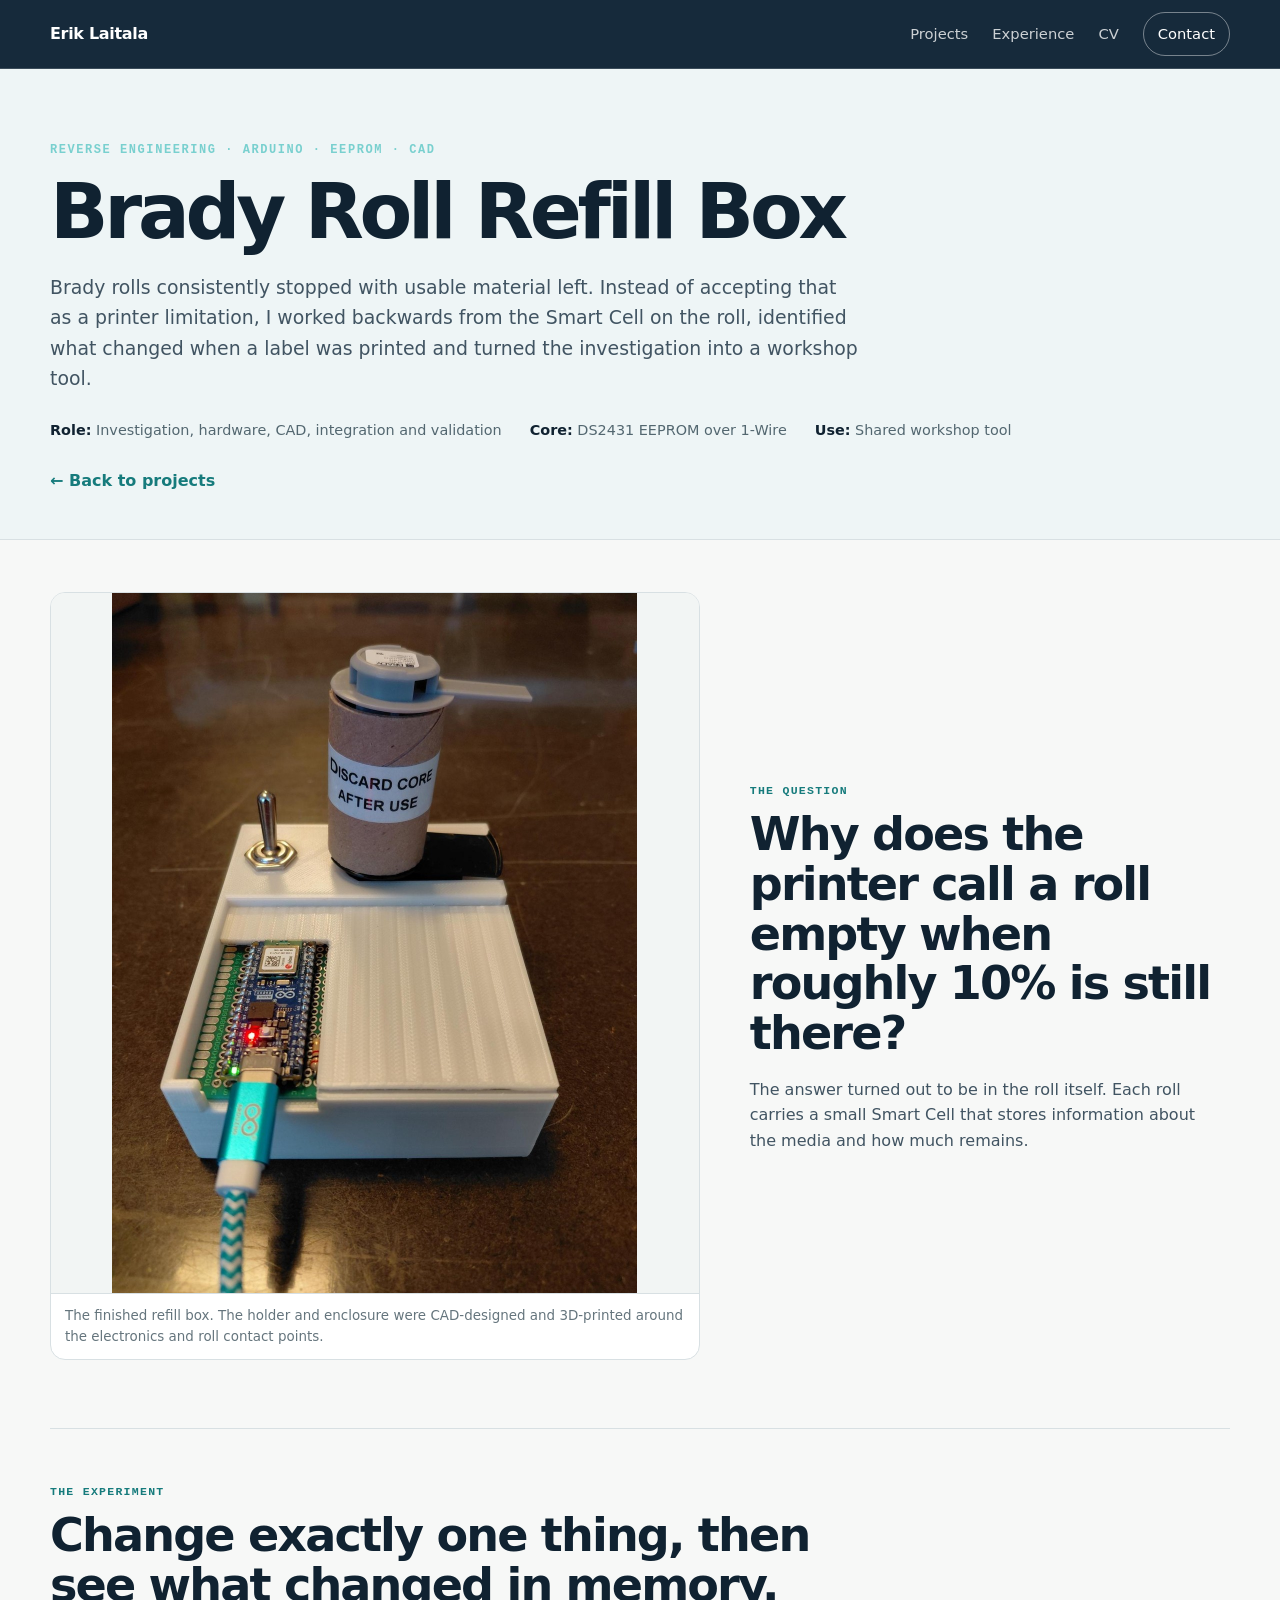
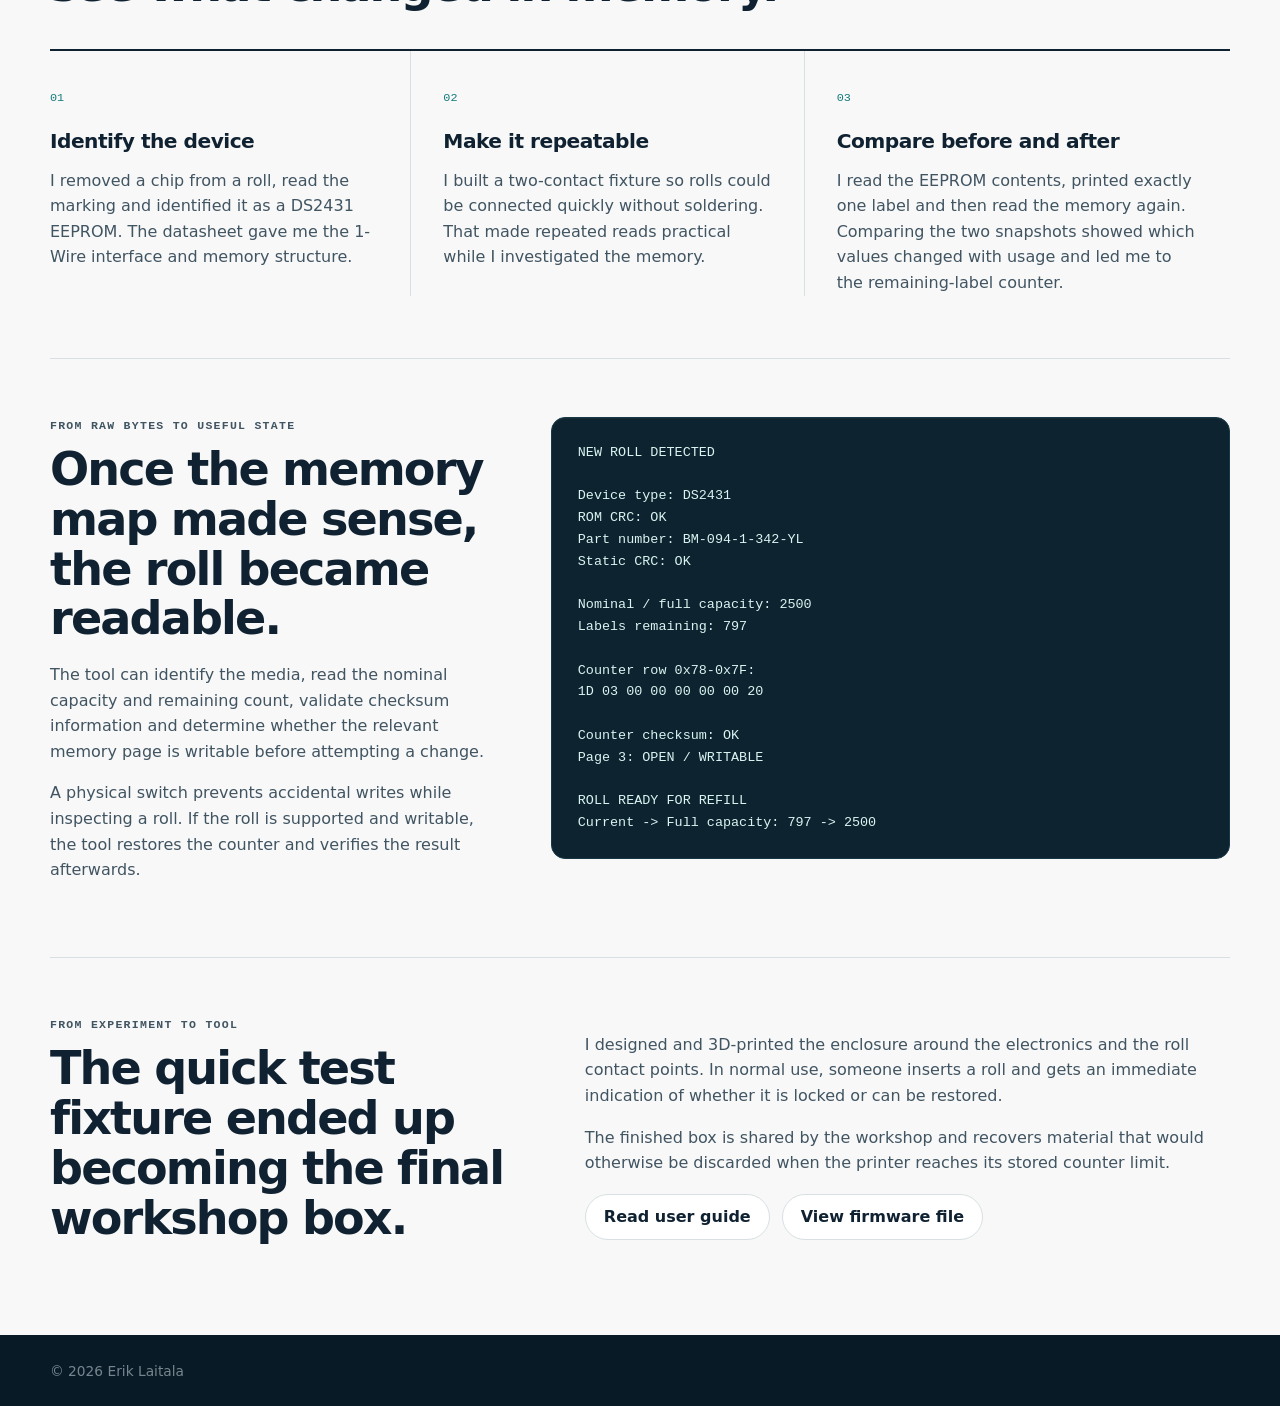
==== projects/brady.html @ 27b55428 "Update portfolio" ====
<!DOCTYPE html>
<html lang="en">
<head>
  <meta charset="UTF-8">
  <meta name="viewport" content="width=device-width, initial-scale=1.0">
  <meta name="description" content="Brady Roll Refill Box - reverse-engineering project by Erik Laitala.">
  <title>Brady Roll Refill Box | Erik Laitala</title>
  <link rel="stylesheet" href="../style.css">
</head>
<body>
<header class="site-header">
  <div class="container nav">
    <a class="brand" href="../index.html">Erik Laitala</a>
    <nav class="nav-links" aria-label="Primary navigation">
      <a href="../index.html#projects">Projects</a>
      <a href="../index.html#experience">Experience</a>
      <a href="../assets/Erik_Laitala_CV.pdf" target="_blank">CV</a>
      <a class="nav-cta" href="../index.html#contact">Contact</a>
    </nav>
  </div>
</header>

<main>
  <section class="case-hero">
    <div class="container">
      <p class="eyebrow">Reverse engineering · Arduino · EEPROM · CAD</p>
      <h1>Brady Roll Refill Box</h1>
      <p class="case-intro">Brady rolls consistently stopped with usable material left. Instead of accepting that as a printer limitation, I worked backwards from the Smart Cell on the roll, identified what changed when a label was printed and turned the investigation into a workshop tool.</p>
      <div class="case-meta">
        <span><strong>Role:</strong> Investigation, hardware, CAD, integration and validation</span>
        <span><strong>Core:</strong> DS2431 EEPROM over 1-Wire</span>
        <span><strong>Use:</strong> Shared workshop tool</span>
      </div>
      <a class="back" href="../index.html#projects">← Back to projects</a>
    </div>
  </section>

  <div class="container case-main brady-case">
    <section class="brady-opening">
      <figure class="case-image brady-main-image">
        <img src="../assets/brady-refill-box.jpg" alt="Brady Roll Refill Box with Arduino and a label roll">
        <figcaption class="caption">The finished refill box. The holder and enclosure were CAD-designed and 3D-printed around the electronics and roll contact points.</figcaption>
      </figure>
      <div class="brady-question">
        <p class="case-kicker">The question</p>
        <h2>Why does the printer call a roll empty when roughly 10% is still there?</h2>
        <p>The answer turned out to be in the roll itself. Each roll carries a small Smart Cell that stores information about the media and how much remains.</p>
      </div>
    </section>

    <section class="experiment-story">
      <div class="experiment-intro">
        <p class="case-kicker">The experiment</p>
        <h2>Change exactly one thing, then see what changed in memory.</h2>
      </div>
      <div class="experiment-line">
        <article>
          <span>01</span>
          <h3>Identify the device</h3>
          <p>I removed a chip from a roll, read the marking and identified it as a DS2431 EEPROM. The datasheet gave me the 1-Wire interface and memory structure.</p>
        </article>
        <article>
          <span>02</span>
          <h3>Make it repeatable</h3>
          <p>I built a two-contact fixture so rolls could be connected quickly without soldering. That made repeated reads practical while I investigated the memory.</p>
        </article>
        <article>
          <span>03</span>
          <h3>Compare before and after</h3>
          <p>I read the EEPROM contents, printed exactly one label and then read the memory again. Comparing the two snapshots showed which values changed with usage and led me to the remaining-label counter.</p>
        </article>
      </div>
    </section>

    <section class="memory-section">
      <div class="memory-copy">
        <p class="case-kicker">From raw bytes to useful state</p>
        <h2>Once the memory map made sense, the roll became readable.</h2>
        <p>The tool can identify the media, read the nominal capacity and remaining count, validate checksum information and determine whether the relevant memory page is writable before attempting a change.</p>
        <p>A physical switch prevents accidental writes while inspecting a roll. If the roll is supported and writable, the tool restores the counter and verifies the result afterwards.</p>
      </div>
      <pre class="terminal-dump"><code>NEW ROLL DETECTED

Device type: DS2431
ROM CRC: OK
Part number: BM-094-1-342-YL
Static CRC: OK

Nominal / full capacity: 2500
Labels remaining: 797

Counter row 0x78-0x7F:
1D 03 00 00 00 00 00 20

Counter checksum: OK
Page 3: OPEN / WRITABLE

ROLL READY FOR REFILL
Current -&gt; Full capacity: 797 -&gt; 2500</code></pre>
    </section>

    <section class="brady-tool">
      <div>
        <p class="case-kicker">From experiment to tool</p>
        <h2>The quick test fixture ended up becoming the final workshop box.</h2>
      </div>
      <div>
        <p>I designed and 3D-printed the enclosure around the electronics and the roll contact points. In normal use, someone inserts a roll and gets an immediate indication of whether it is locked or can be restored.</p>
        <p>The finished box is shared by the workshop and recovers material that would otherwise be discarded when the printer reaches its stored counter limit.</p>
        <div class="case-links">
          <a class="button" href="../assets/How_to_Refill_Brady_Rolls.docx">Read user guide</a>
          <a class="button" href="../assets/Brady_Roll_Refill_Firmware.ino">View firmware file</a>
        </div>
      </div>
    </section>
  </div>
</main>

<footer class="site-footer"><div class="container">© 2026 Erik Laitala</div></footer>
</body>
</html>
---- style.css ----
:root {
  --ink: #102231;
  --ink-soft: #415462;
  --navy: #0d2233;
  --navy-2: #142d40;
  --paper: #f7f8f7;
  --white: #ffffff;
  --line: #d8e0e3;
  --line-dark: rgba(255,255,255,.16);
  --teal: #2b9c9d;
  --teal-dark: #167b7c;
  --teal-soft: #e8f4f3;
  --max: 1180px;
  --radius: 15px;
  --shadow: 0 16px 34px rgba(13,34,51,.08);
}

* {
  box-sizing: border-box;
}

html {
  scroll-behavior: smooth;
}

body {
  margin: 0;
  color: var(--ink);
  background: var(--paper);
  font-family:
    Inter,
    ui-sans-serif,
    system-ui,
    -apple-system,
    BlinkMacSystemFont,
    "Segoe UI",
    sans-serif;
  line-height: 1.6;
  -webkit-font-smoothing: antialiased;
}

img {
  display: block;
  max-width: 100%;
}

a {
  color: inherit;
}

.container {
  width: min(var(--max), calc(100% - 42px));
  margin: 0 auto;
}


/* HEADER */

.site-header {
  position: sticky;
  top: 0;
  z-index: 50;
  background: rgba(13,34,51,.96);
  border-bottom: 1px solid var(--line-dark);
  backdrop-filter: blur(10px);
}

.nav {
  min-height: 68px;
  display: flex;
  align-items: center;
  justify-content: space-between;
  gap: 24px;
}

.brand {
  color: #fff;
  text-decoration: none;
  font-weight: 750;
  letter-spacing: -.02em;
}

.nav-links {
  display: flex;
  align-items: center;
  gap: 24px;
  font-size: .92rem;
}

.nav-links a {
  color: rgba(255,255,255,.78);
  text-decoration: none;
}

.nav-links a:hover {
  color: #fff;
}

.nav-links .nav-cta {
  padding: 9px 14px;
  border: 1px solid rgba(255,255,255,.42);
  border-radius: 999px;
  color: #fff;
}


/* HERO */

.hero {
  color: #fff;
  background:
    radial-gradient(
      circle at 82% 20%,
      rgba(43,156,157,.19),
      transparent 29%
    ),
    linear-gradient(
      135deg,
      var(--navy),
      var(--navy-2)
    );
  padding: 82px 0 74px;
}

.hero-layout {
  display: grid;
  grid-template-columns:
    minmax(0,1.05fr)
    minmax(420px,.95fr);
  gap: 62px;
  align-items: center;
}

.eyebrow {
  margin: 0 0 14px;
  font-family:
    "SFMono-Regular",
    Consolas,
    "Liberation Mono",
    monospace;
  font-size: .75rem;
  font-weight: 700;
  letter-spacing: .13em;
  text-transform: uppercase;
  color: #79d0cf;
}

.hero h1 {
  max-width: 730px;
  margin: 0;
  font-size: clamp(3.25rem, 6.8vw, 6.35rem);
  line-height: .98;
  letter-spacing: -.06em;
}

.hero h1 span {
  color: #67cfcd;
}

.hero-copy {
  max-width: 690px;
  margin: 28px 0 0;
  color: rgba(255,255,255,.84);
  font-size: clamp(1.08rem, 1.8vw, 1.32rem);
  line-height: 1.55;
}

.actions {
  display: flex;
  flex-wrap: wrap;
  gap: 12px;
  margin-top: 30px;
}

.button {
  display: inline-flex;
  align-items: center;
  justify-content: center;
  min-height: 46px;
  padding: 0 18px;
  border: 1px solid var(--line);
  border-radius: 999px;
  background: var(--white);
  color: var(--ink);
  font-weight: 700;
  text-decoration: none;
  transition:
    transform .16s ease,
    border-color .16s ease,
    background .16s ease;
}

.button:hover {
  transform: translateY(-1px);
  border-color: #b5c2c6;
}

.button.primary {
  background: #68d8d3;
  border-color: #68d8d3;
  color: #092831;
}

.button.ghost {
  background: transparent;
  border-color: rgba(255,255,255,.5);
  color: #fff;
}

.button.text {
  padding: 0;
  min-height: auto;
  border: 0;
  background: none;
  border-radius: 0;
  color: var(--teal-dark);
}


/* HERO IMAGES */

.hero-mosaic {
  display: grid;
  grid-template-columns: 1.12fr .88fr;
  grid-template-rows: 1fr 1fr;
  gap: 12px;
  min-height: 430px;
}

.hero-shot {
  overflow: hidden;
  border: 1px solid rgba(255,255,255,.15);
  border-radius: 16px;
  background: #102a3d;
  box-shadow: 0 22px 55px rgba(0,0,0,.24);
}

.hero-shot:first-child {
  grid-row: 1 / 3;
}

.hero-shot img {
  width: 100%;
  height: 100%;
  object-fit: cover;
}

.hero-shot.fluke img {
  object-fit: contain;
  padding: 14px;
  background: #eef1f0;
}


/* SECTIONS */

.section {
  padding: 78px 0;
}

.section + .section {
  border-top: 1px solid var(--line);
}

.section-head {
  display: grid;
  grid-template-columns: .8fr 1.2fr;
  gap: 46px;
  align-items: end;
  margin-bottom: 30px;
}

.section h2 {
  margin: 0;
  font-size: clamp(2.25rem, 4vw, 3.7rem);
  line-height: 1.05;
  letter-spacing: -.045em;
}

.section-lead {
  margin: 0;
  color: var(--ink-soft);
  font-size: 1.06rem;
  max-width: 660px;
}


/* PROJECT CARDS */

.project-grid {
  display: grid;
  grid-template-columns: repeat(2, minmax(0,1fr));
  gap: 24px;
}

.project-card {
  overflow: hidden;
  border: 1px solid var(--line);
  border-radius: var(--radius);
  background: var(--white);
  box-shadow: 0 7px 22px rgba(13,34,51,.045);
  transition:
    transform .18s ease,
    box-shadow .18s ease;
}

.project-card:hover {
  box-shadow: var(--shadow);
  transform: translateY(-2px);
}

.project-media {
  display: block;
  aspect-ratio: 16 / 9;
  overflow: hidden;
  border-bottom: 1px solid var(--line);
  background: #edf1f1;
}

.project-media img {
  width: 100%;
  height: 100%;
  object-fit: cover;
}

.project-media.contain img {
  object-fit: contain;
  padding: 20px;
}

.project-card-body {
  padding: 25px 26px 27px;
}

.project-label {
  margin: 0 0 9px;
  color: var(--teal-dark);
  font-family:
    "SFMono-Regular",
    Consolas,
    "Liberation Mono",
    monospace;
  font-size: .72rem;
  font-weight: 700;
  letter-spacing: .09em;
  text-transform: uppercase;
}

.project-card h3 {
  margin: 0;
  font-size: 1.55rem;
  line-height: 1.13;
  letter-spacing: -.03em;
}

.project-card p {
  color: var(--ink-soft);
}

.outcome {
  margin-top: 18px;
  padding-top: 15px;
  border-top: 1px solid var(--line);
  color: var(--ink) !important;
  font-size: .94rem;
}

.tags {
  display: flex;
  flex-wrap: wrap;
  gap: 7px;
  margin-top: 17px;
}

.tag {
  padding: 5px 9px;
  border-radius: 999px;
  background: #f0f4f4;
  color: #52626a;
  font-size: .73rem;
}

.read-more {
  display: inline-block;
  margin-top: 20px;
  color: var(--teal-dark);
  font-weight: 750;
  text-decoration: none;
}

.read-more:hover {
  text-decoration: underline;
  text-underline-offset: 3px;
}


/* EXPERIENCE */

.experience-section {
  background: #eef5f6;
}

.experience-list {
  border-top: 1px solid #c9d8dc;
}

.experience-row {
  display: grid;
  grid-template-columns: 210px minmax(0,1fr);
  gap: 38px;
  padding: 34px 0;
  border-bottom: 1px solid #c9d8dc;
}

.experience-meta {
  color: #506671;
  font-size: .92rem;
}

.experience-meta strong {
  display: block;
  color: var(--ink);
  font-size: 1rem;
}

.experience-copy h3 {
  margin: 0 0 12px;
  font-size: 1.5rem;
  letter-spacing: -.025em;
}

.experience-copy p {
  max-width: 820px;
  color: #334853;
}

.lab-example {
  max-width: 820px;
  margin-top: 22px;
  padding: 18px 20px;
  border-left: 4px solid var(--teal);
  background: rgba(255,255,255,.68);
}

.lab-example strong {
  display: block;
  margin-bottom: 5px;
}

.confidential {
  color: #647780 !important;
  font-size: .91rem;
  font-style: italic;
}


/* ABOUT */

.about-layout {
  display: grid;
  grid-template-columns: 1.05fr .95fr;
  gap: 68px;
}

.about-panel h3 {
  margin: 0 0 15px;
  font-size: 1.8rem;
  letter-spacing: -.035em;
}

.about-panel p {
  color: var(--ink-soft);
  font-size: 1.05rem;
}

.about-panel + .about-panel {
  padding-left: 54px;
  border-left: 1px solid var(--line);
}

.fix-line {
  margin-top: 24px !important;
  color: var(--ink) !important;
  font-weight: 750;
  font-size: 1.16rem !important;
  line-height: 1.45;
}


/* CONTACT */

.contact-section {
  color: #fff;
  background: var(--navy);
}

.contact-grid {
  display: grid;
  grid-template-columns: 1.15fr .85fr;
  gap: 70px;
  align-items: start;
}

.contact-section h2 {
  color: #fff;
}

.contact-section p {
  max-width: 650px;
  color: rgba(255,255,255,.74);
}

.contact-list {
  display: grid;
  gap: 10px;
  margin-top: 26px;
}

.contact-list a,
.contact-list span {
  color: #fff;
  text-decoration: none;
}

.contact-list small {
  display: inline-block;
  width: 74px;
  color: rgba(255,255,255,.52);
  text-transform: uppercase;
  font-size: .68rem;
  letter-spacing: .09em;
}

.contact-actions {
  display: flex;
  flex-wrap: wrap;
  gap: 12px;
  margin-top: 26px;
}

.contact-note {
  padding-top: 5px;
}

.contact-note strong {
  display: block;
  margin-bottom: 8px;
  color: #fff;
  font-size: 1.1rem;
}


/* FOOTER */

.site-footer {
  padding: 25px 0;
  color: #76868e;
  font-size: .86rem;
  background: #091a27;
}


/* PROJECT CASE STUDIES */

.case-hero {
  padding: 72px 0 45px;
  background: #eef5f6;
  border-bottom: 1px solid var(--line);
}

.case-hero h1 {
  margin: 0;
  max-width: 900px;
  font-size: clamp(3rem, 6vw, 5.5rem);
  line-height: .99;
  letter-spacing: -.055em;
}

.case-intro {
  max-width: 810px;
  margin: 22px 0 0;
  color: var(--ink-soft);
  font-size: 1.18rem;
}

.case-meta {
  display: flex;
  flex-wrap: wrap;
  gap: 12px 28px;
  margin-top: 26px;
  color: #536770;
  font-size: .9rem;
}

.case-meta strong {
  color: var(--ink);
}

.case-main {
  padding: 52px 0 80px;
}

.case-image {
  overflow: hidden;
  margin: 0 0 42px;
  border: 1px solid var(--line);
  border-radius: var(--radius);
  background: #fff;
}

.case-image img {
  width: 100%;
  max-height: 720px;
  object-fit: cover;
}

.case-image.contain img {
  object-fit: contain;
  padding: 22px;
  background: #f0f3f2;
}

.caption {
  margin: 0;
  padding: 11px 14px;
  border-top: 1px solid var(--line);
  color: #65757d;
  font-size: .84rem;
}

.case-image.report-image {
  margin-top: 8px;
}

.case-image.report-image img {
  display: block;
  width: 100%;
  height: auto;
  max-height: none;
  object-fit: contain;
}

.case-grid {
  display: grid;
  grid-template-columns: 210px minmax(0,1fr);
  gap: 50px;
  padding: 37px 0;
  border-top: 1px solid var(--line);
}

.case-grid h2 {
  margin: 0;
  font-size: 1.18rem;
  letter-spacing: -.02em;
}

.case-copy {
  max-width: 800px;
}

.case-copy p:first-child {
  margin-top: 0;
}

.case-copy p,
.case-copy li {
  color: #364b55;
}

.case-copy li {
  margin-bottom: 8px;
}

.case-callout {
  padding: 22px 24px;
  border-radius: 13px;
  background: var(--navy);
  color: #fff;
}

.case-callout p {
  color: rgba(255,255,255,.77);
}

.case-callout strong {
  display: block;
  margin-bottom: 7px;
  font-size: 1.24rem;
}

.case-links {
  display: flex;
  flex-wrap: wrap;
  gap: 12px;
  margin-top: 18px;
}

.gallery {
  display: grid;
  grid-template-columns: repeat(2,minmax(0,1fr));
  gap: 16px;
}

.back {
  display: inline-block;
  margin-top: 26px;
  color: var(--teal-dark);
  font-weight: 750;
  text-decoration: none;
}

.back:hover {
  text-decoration: underline;
}


/* RESPONSIVE BASE */

@media (max-width: 980px) {

  .hero-layout {
    grid-template-columns: 1fr;
  }

  .hero-mosaic {
    min-height: 380px;
    max-width: 760px;
  }

  .section-head {
    grid-template-columns: 1fr;
    gap: 14px;
  }

  .about-layout,
  .contact-grid {
    grid-template-columns: 1fr;
    gap: 38px;
  }

  .about-panel + .about-panel {
    padding-left: 0;
    padding-top: 34px;
    border-left: 0;
    border-top: 1px solid var(--line);
  }
}


@media (max-width: 760px) {

  .container {
    width: min(var(--max), calc(100% - 28px));
  }

  .nav-links a:not(.nav-cta):nth-child(-n+3) {
    display: none;
  }

  .hero {
    padding: 58px 0 55px;
  }

  .hero-mosaic {
    grid-template-columns: 1fr 1fr;
    min-height: 290px;
  }

  .project-grid,
  .gallery {
    grid-template-columns: 1fr;
  }

  .experience-row,
  .case-grid {
    grid-template-columns: 1fr;
    gap: 13px;
  }

  .experience-meta {
    display: flex;
    justify-content: space-between;
    gap: 12px;
  }
}


@media (max-width: 520px) {

  .nav-links .nav-cta {
    display: none;
  }

  .hero h1 {
    font-size: 3.1rem;
  }

  .hero-mosaic {
    display: none;
  }

  .section {
    padding: 60px 0;
  }

  .project-card-body {
    padding: 21px;
  }

  .contact-list small {
    display: block;
    width: auto;
    margin-bottom: 2px;
  }
}


/* V5 REFINEMENTS */

.section-head {
  display: block;
  max-width: 780px;
  margin-bottom: 32px;
}

.section-lead {
  margin-top: 13px;
  max-width: 720px;
}

.hero-mosaic {
  grid-template-columns: 1fr 1fr;
  grid-template-rows: 1.12fr .88fr;
  min-height: 430px;
}

.hero-shot:first-child {
  grid-row: auto;
}

.hero-shot.boat {
  grid-column: 1 / 3;
}

.hero-shot.boat img {
  object-position: center 46%;
}


/* PROBLEM FLOW */

.problem-flow {
  display: grid;
  grid-template-columns: repeat(3, minmax(0, 1fr));
  gap: 16px;
  margin: 0 0 46px;
}

.problem-step {
  min-height: 220px;
  padding: 24px;
  border: 1px solid var(--line);
  border-radius: 14px;
  background: var(--white);
}

.problem-step:nth-child(4),
.problem-step:nth-child(5) {
  grid-column: span 1;
}

.step-number {
  display: block;
  margin-bottom: 24px;
  font-family:
    "SFMono-Regular",
    Consolas,
    "Liberation Mono",
    monospace;
  font-size: .72rem;
  letter-spacing: .1em;
  color: var(--teal-dark);
}

.problem-step h3 {
  margin: 0 0 10px;
  font-size: 1.24rem;
  letter-spacing: -.025em;
}

.problem-step p {
  margin: 0;
  color: var(--ink-soft);
  font-size: .94rem;
}

.wide-copy {
  max-width: 840px;
}


/* DOCKING */

.docking-main-image img {
  max-height: 640px;
  object-position: center;
}

.simulator-image img {
  max-height: 560px;
  object-fit: cover;
  object-position: center;
}


/* DRONE */

.drone-visual {
  max-width: 820px;
  margin-left: auto;
  margin-right: auto;
}

.drone-visual img {
  max-height: 500px;
  object-fit: contain;
  background: #dff3f3;
}


@media (max-width: 980px) {

  .problem-flow {
    grid-template-columns: repeat(2, minmax(0, 1fr));
  }
}


@media (max-width: 760px) {

  .problem-flow {
    grid-template-columns: 1fr;
  }

  .problem-step {
    min-height: auto;
  }
}


/* V6 PROJECT STORYTELLING */

.terminal-dump {
  margin: 24px 0 0;
  padding: 24px 26px;
  overflow-x: auto;
  border: 1px solid #183846;
  border-radius: 14px;
  background: #0d2430;
  color: #d9f4f1;
  box-shadow: inset 0 1px 0 rgba(255,255,255,.04);
}

.terminal-dump code {
  font-family:
    "SFMono-Regular",
    Consolas,
    "Liberation Mono",
    monospace;
  font-size: .84rem;
  line-height: 1.62;
  white-space: pre;
}

.brady-main-image img {
  max-height: 700px;
  object-fit: contain;
  background: #f2f5f4;
}

.fluke-flow .problem-step:nth-child(1),
.fluke-flow .problem-step:nth-child(2),
.brady-flow .problem-step:nth-child(1),
.brady-flow .problem-step:nth-child(2),
.hololens-flow .problem-step:nth-child(1),
.hololens-flow .problem-step:nth-child(2) {
  background: #fafdfe;
}


/* V7 DISTINCT PROJECT LAYOUTS */

.case-kicker {
  margin: 0 0 10px;
  font-family:
    "SFMono-Regular",
    Consolas,
    "Liberation Mono",
    monospace;
  font-size: .72rem;
  font-weight: 700;
  letter-spacing: .11em;
  text-transform: uppercase;
  color: var(--teal-dark);
}


/* FLUKE WORKFLOW */

.fluke-screen {
  margin-bottom: 58px;
}

.workflow-section {
  padding: 14px 0 58px;
}

.workflow-heading {
  max-width: 760px;
  margin-bottom: 28px;
}

.workflow-heading h2,
.engineering-stack-head h2,
.iteration-band h2,
.brady-question h2,
.experiment-intro h2,
.memory-copy h2,
.brady-tool h2,
.spatial-copy h2,
.control-modes-heading h2,
.signal-path-copy h2,
.source-section h2,
.demo-ending h2 {
  margin: 0;
  font-size: clamp(2rem, 3.6vw, 3.2rem);
  line-height: 1.08;
  letter-spacing: -.04em;
}

.workflow-heading > p:last-child,
.brady-question > p:last-child,
.memory-copy > p,
.spatial-copy > p,
.signal-path-copy > p,
.source-copy p,
.demo-ending > p:last-child {
  color: var(--ink-soft);
}

.workflow-compare {
  display: grid;
  grid-template-columns: 1fr auto 1fr;
  gap: 22px;
  align-items: stretch;
}

.workflow-column {
  padding: 26px 28px;
  border: 1px solid var(--line);
  background: var(--white);
}

.old-workflow {
  border-radius: 14px 4px 4px 14px;
}

.new-workflow {
  border-radius: 4px 14px 14px 4px;
  background: #edf8f7;
  border-color: #bddddb;
}

.workflow-label {
  display: inline-block;
  margin-bottom: 14px;
  color: var(--teal-dark);
  font-size: .76rem;
  font-weight: 800;
  text-transform: uppercase;
  letter-spacing: .1em;
}

.workflow-column ol {
  margin: 0;
  padding-left: 20px;
}

.workflow-column li {
  margin: 9px 0;
  color: #344a55;
}

.workflow-arrow {
  align-self: center;
  color: var(--teal-dark);
  font-size: 1.8rem;
  font-weight: 700;
}


/* ENGINEERING STACK */

.engineering-stack {
  margin-top: 10px;
  border-top: 1px solid var(--line);
}

.engineering-stack-head {
  max-width: 760px;
  padding: 54px 0 28px;
}

.engineering-row {
  display: grid;
  grid-template-columns: 220px minmax(0, 1fr);
  gap: 42px;
  padding: 26px 0;
  border-top: 1px solid var(--line);
}

.engineering-title {
  font-weight: 800;
  letter-spacing: -.015em;
}

.engineering-copy {
  max-width: 800px;
}

.engineering-copy p {
  margin: 0;
  color: var(--ink-soft);
}


/* ITERATION BAND */

.iteration-band {
  display: grid;
  grid-template-columns: .85fr 1.15fr;
  gap: 58px;
  margin: 58px 0 0;
  padding: 42px 44px;
  border-radius: 16px;
  background: var(--navy);
  color: #fff;
}

.iteration-band .case-kicker {
  color: #72d6d2;
}

.iteration-band h2 {
  color: #fff;
}

.iteration-copy p {
  margin-top: 0;
  color: rgba(255,255,255,.78);
}

.iteration-copy p + p {
  margin-top: 18px;
}


/* RESULT STRIP */

.result-strip {
  display: grid;
  grid-template-columns: 280px minmax(0,1fr);
  gap: 42px;
  align-items: center;
  padding: 48px 0 8px;
  border-top: 1px solid var(--line);
  margin-top: 58px;
}

.result-number {
  display: block;
  font-size: clamp(2.4rem, 5vw, 4.3rem);
  font-weight: 820;
  line-height: .95;
  letter-spacing: -.055em;
  color: var(--ink);
}

.result-label {
  display: block;
  margin-top: 8px;
  color: var(--teal-dark);
  font-weight: 700;
}

.result-strip p {
  margin: 0;
  max-width: 700px;
  color: var(--ink-soft);
  font-size: 1.05rem;
}


/* BRADY */

.brady-opening {
  display: grid;
  grid-template-columns: 1.15fr .85fr;
  gap: 50px;
  align-items: center;
  margin-bottom: 68px;
}

.brady-opening .case-image {
  margin: 0;
}

.brady-question {
  padding-right: 14px;
}

.brady-question h2 {
  margin-bottom: 18px;
}

.experiment-story {
  padding: 54px 0 62px;
  border-top: 1px solid var(--line);
}

.experiment-intro {
  max-width: 800px;
  margin-bottom: 38px;
}

.experiment-line {
  display: grid;
  grid-template-columns: repeat(3, minmax(0, 1fr));
  border-top: 2px solid var(--ink);
}

.experiment-line article {
  position: relative;
  padding: 32px 32px 0 0;
}

.experiment-line article:not(:last-child) {
  border-right: 1px solid var(--line);
  margin-right: 32px;
}

.experiment-line span {
  display: inline-block;
  margin-bottom: 18px;
  color: var(--teal-dark);
  font-family:
    "SFMono-Regular",
    Consolas,
    monospace;
  font-size: .74rem;
}

.experiment-line h3 {
  margin: 0 0 10px;
  font-size: 1.26rem;
  letter-spacing: -.025em;
}

.experiment-line p {
  margin: 0;
  color: var(--ink-soft);
}


/* MEMORY */

.memory-section {
  display: grid;
  grid-template-columns: .8fr 1.2fr;
  gap: 48px;
  align-items: start;
  padding: 58px 0;
  border-top: 1px solid var(--line);
}

.memory-copy h2 {
  margin-bottom: 18px;
}

.memory-section .terminal-dump {
  margin: 0;
}

.brady-tool {
  display: grid;
  grid-template-columns: .85fr 1.15fr;
  gap: 58px;
  padding: 58px 0 12px;
  border-top: 1px solid var(--line);
}

.brady-tool p {
  color: var(--ink-soft);
}


/* HOLOLENS */

.hololens-case {
  padding-top: 64px;
}

.spatial-section {
  padding: 0 0 62px;
}

.spatial-copy {
  max-width: 840px;
}

.spatial-copy h2 {
  margin-bottom: 18px;
}

.spatial-map {
  display: grid;
  grid-template-columns:
    1fr
    auto
    1fr
    auto
    1fr;
  gap: 16px;
  align-items: center;
  margin-top: 38px;
  padding: 34px;
  border: 1px solid var(--line);
  border-radius: 16px;
  background: var(--white);
}

.spatial-node {
  min-height: 150px;
  padding: 24px;
  border-radius: 12px;
  background: #f3f6f5;
  display: flex;
  flex-direction: column;
  justify-content: center;
}

.focus-node {
  background: #e8f4f3;
}

.spatial-label {
  margin-bottom: 7px;
  color: var(--teal-dark);
  font-size: .74rem;
  font-weight: 800;
  text-transform: uppercase;
  letter-spacing: .09em;
}

.spatial-node strong {
  font-size: 1.18rem;
  letter-spacing: -.02em;
}

.spatial-node small {
  margin-top: 8px;
  color: #61727a;
}

.spatial-connector {
  color: var(--teal-dark);
  font-size: 1.5rem;
  font-weight: 800;
}


/* CONTROL MODES */

.control-modes-section {
  padding: 58px 0;
  border-top: 1px solid var(--line);
}

.control-modes-heading {
  max-width: 800px;
  margin-bottom: 34px;
}

.control-modes {
  display: grid;
  grid-template-columns: 1fr 1fr;
  gap: 20px;
}

.control-mode {
  padding: 32px 34px;
  border-radius: 16px;
  background: var(--navy);
  color: #fff;
}

.control-mode:nth-child(2) {
  background: #17384a;
}

.mode-number {
  display: block;
  margin-bottom: 52px;
  color: #77d6d2;
  font-family:
    "SFMono-Regular",
    Consolas,
    monospace;
  font-size: .74rem;
}

.control-mode h3 {
  margin: 0 0 12px;
  font-size: 1.55rem;
  letter-spacing: -.035em;
}

.control-mode p {
  margin: 0;
  color: rgba(255,255,255,.78);
}


/* SIGNAL PATH */

.signal-path-section {
  display: grid;
  grid-template-columns: .85fr 1.15fr;
  gap: 58px;
  align-items: center;
  padding: 58px 0;
  border-top: 1px solid var(--line);
}

.signal-path-copy h2 {
  margin-bottom: 16px;
}

.signal-path {
  display: flex;
  align-items: center;
  justify-content: space-between;
  gap: 10px;
  flex-wrap: wrap;
  padding: 28px 30px;
  border-radius: 14px;
  background: #edf5f5;
  border: 1px solid #cddede;
}

.signal-path span {
  font-weight: 760;
}

.signal-path b {
  color: var(--teal-dark);
}


/* SOURCE */

.source-section {
  display: grid;
  grid-template-columns: .8fr 1.2fr;
  gap: 58px;
  padding: 58px 0;
  border-top: 1px solid var(--line);
}

.source-copy {
  max-width: 760px;
}


/* DEMO END */

.demo-ending {
  margin-top: 12px;
  padding: 46px 50px;
  border-radius: 16px;
  background: var(--navy);
  color: #fff;
}

.demo-ending .case-kicker {
  color: #75d6d2;
}

.demo-ending h2 {
  max-width: 850px;
  color: #fff;
}

.demo-ending > p:last-child {
  max-width: 850px;
  margin: 18px 0 0;
  color: rgba(255,255,255,.78);
}


/* DISTINCT LAYOUT RESPONSIVE */

@media (max-width: 900px) {

  .workflow-compare {
    grid-template-columns: 1fr;
  }

  .workflow-arrow {
    transform: rotate(90deg);
    justify-self: center;
  }

  .old-workflow,
  .new-workflow {
    border-radius: 14px;
  }

  .engineering-row,
  .result-strip,
  .brady-opening,
  .memory-section,
  .brady-tool,
  .signal-path-section,
  .source-section,
  .iteration-band {
    grid-template-columns: 1fr;
    gap: 24px;
  }

  .experiment-line {
    grid-template-columns: 1fr;
    border-top: 0;
  }

  .experiment-line article {
    padding: 24px 0;
    border-top: 1px solid var(--line);
  }

  .experiment-line article:not(:last-child) {
    border-right: 0;
    margin-right: 0;
  }

  .spatial-map {
    grid-template-columns: 1fr;
  }

  .spatial-connector {
    transform: rotate(90deg);
    justify-self: center;
  }

  .control-modes {
    grid-template-columns: 1fr;
  }

  .mode-number {
    margin-bottom: 28px;
  }
}


@media (max-width: 560px) {

  .workflow-column,
  .control-mode,
  .demo-ending,
  .spatial-map,
  .iteration-band {
    padding: 24px;
  }

  .engineering-row {
    grid-template-columns: 1fr;
    gap: 8px;
  }

  .signal-path {
    justify-content: flex-start;
  }
}


/* PROJECT CARD SIGNAL */

.project-media-text {
  display: flex;
  align-items: center;
  justify-content: center;
  padding: 30px;
  background: var(--navy);
  color: #fff;
  text-decoration: none;
}

.project-signal {
  display: flex;
  flex-wrap: wrap;
  align-items: center;
  justify-content: center;
  gap: 12px;
  max-width: 440px;
  text-align: center;
  font-size: 1.08rem;
  font-weight: 720;
}

.project-signal span {
  padding: 10px 13px;
  border: 1px solid rgba(255,255,255,.18);
  border-radius: 8px;
}

.project-signal b {
  color: #74d7d3;
}

/* FLUKE OPERATOR INTERFACE */

.fluke-interface-layout {
  display: grid;
  grid-template-columns: minmax(390px, 470px) minmax(0, 1fr);
  grid-template-areas:
    "app copy"
    "app report";
  column-gap: 48px;
  row-gap: 26px;
  align-items: start;
  margin: 18px 0 72px;
}


/* LEFT COLUMN */

.fluke-app-shot {
  grid-area: app;
  margin: 0;
}

.fluke-app-shot img {
  display: block;
  width: 100%;
  height: auto;
  border: 1px solid var(--line);
  border-radius: 14px;
  background: #fff;
}

.fluke-app-shot figcaption {
  max-width: 440px;
  margin-top: 12px;
  font-size: .84rem;
  line-height: 1.5;
  color: var(--ink-soft);
}


/* TOP RIGHT */

.fluke-interface-copy {
  grid-area: copy;
  max-width: 660px;
  padding-top: 0px;
}



.fluke-interface-copy h2 {
  margin: 0 0 20px;
  font-size: clamp(2rem, 3.4vw, 3rem);
  line-height: 1.08;
  letter-spacing: -.04em;
}

.fluke-interface-copy p:not(.eyebrow) {
  color: var(--ink-soft);
}

.fluke-interface-copy p:last-child {
  margin-bottom: 0;
}


/* BOTTOM RIGHT */

.fluke-report-shot {
  grid-area: report;
  width: 100%;
  max-width: 700px;
  margin: 0;
}

.fluke-report-shot img {
  display: block;
  width: 100%;
  height: auto;
  border: 1px solid var(--line);
  border-radius: 14px;
  background: #fff;
}

.fluke-report-shot figcaption {
  margin-top: 12px;
  font-size: .84rem;
  line-height: 1.5;
  color: var(--ink-soft);
}


/* MOBILE */

@media (max-width: 800px) {

  .fluke-interface-layout {
    grid-template-columns: 1fr;
    grid-template-areas:
      "copy"
      "app"
      "report";
    gap: 30px;
  }

  .fluke-app-shot {
    max-width: 480px;
    margin-inline: auto;
  }

  .fluke-report-shot {
    max-width: none;
  }
}

.fluke-card-media {
  aspect-ratio: 16 / 9;
  overflow: hidden;
  background: #eef2f2;
}

.fluke-card-media img {
  width: 100%;
  height: 100%;
  object-fit: cover;
  object-position: top center;
}
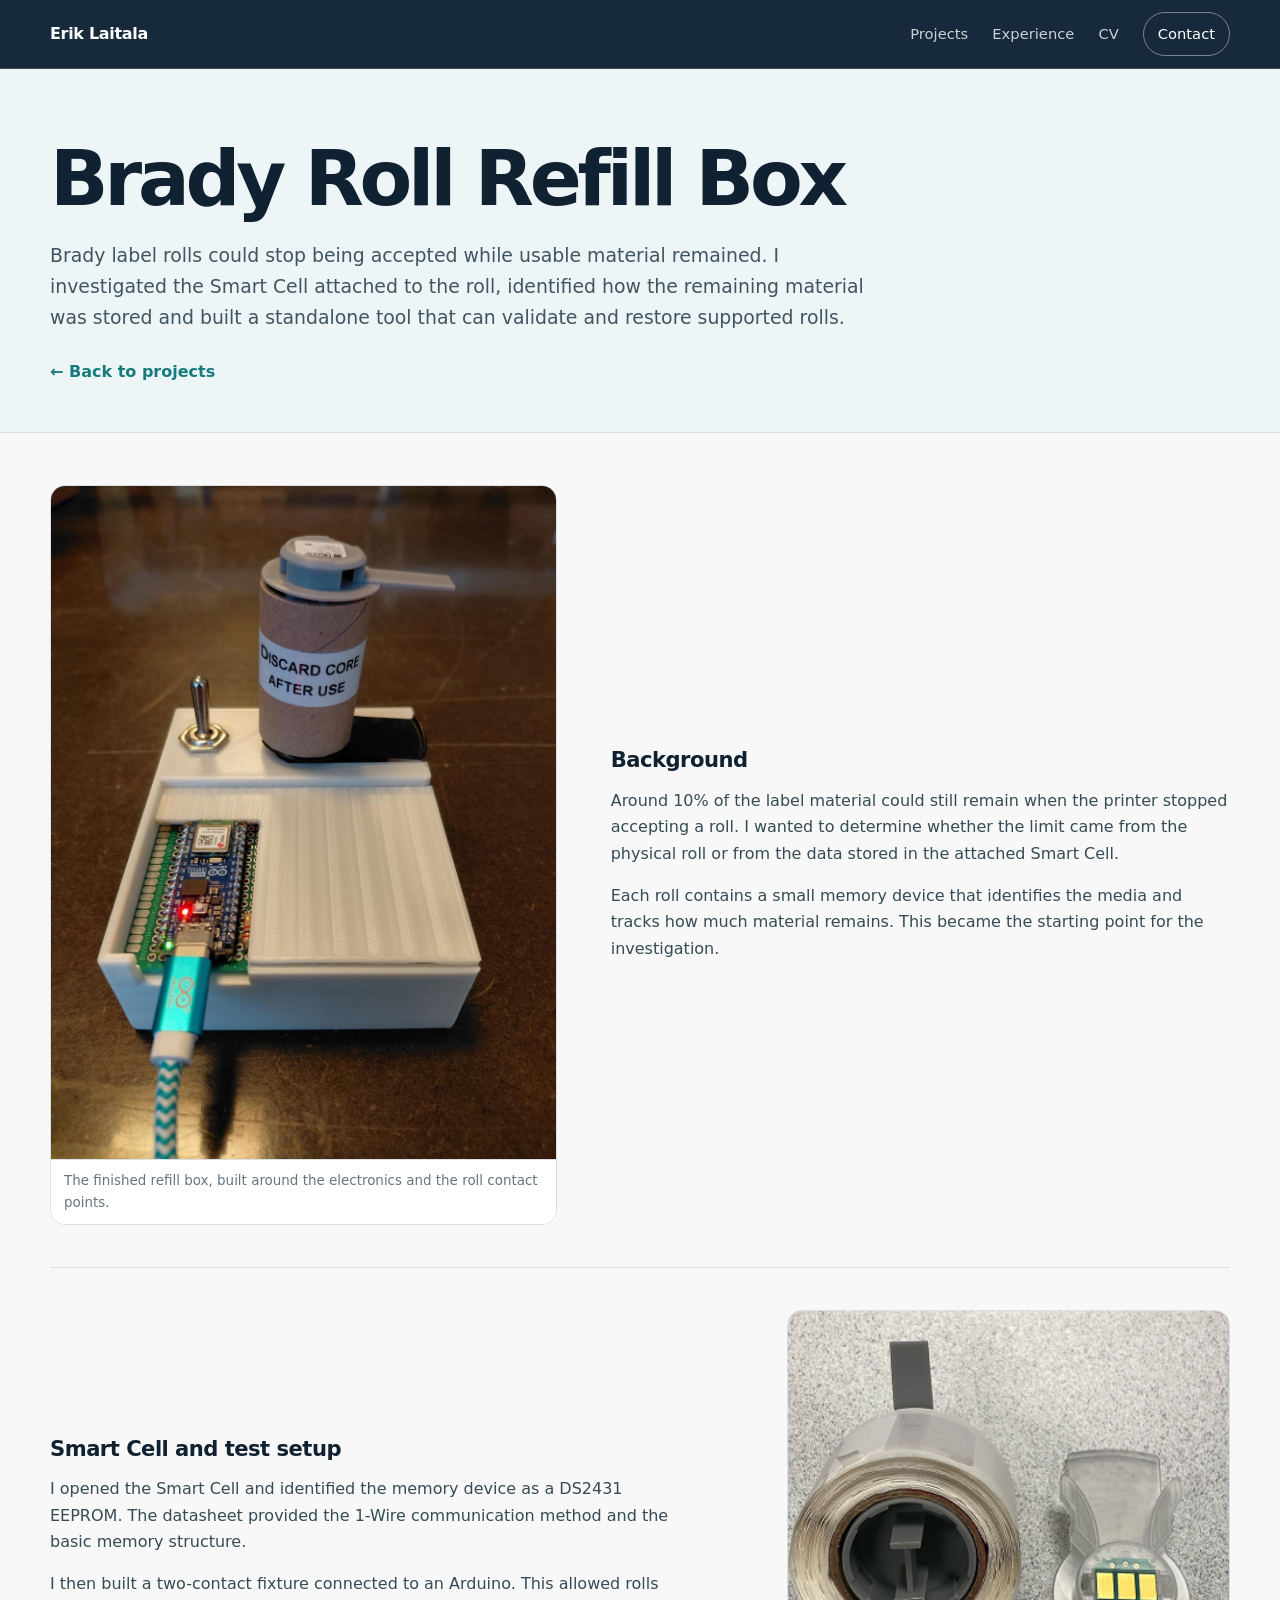
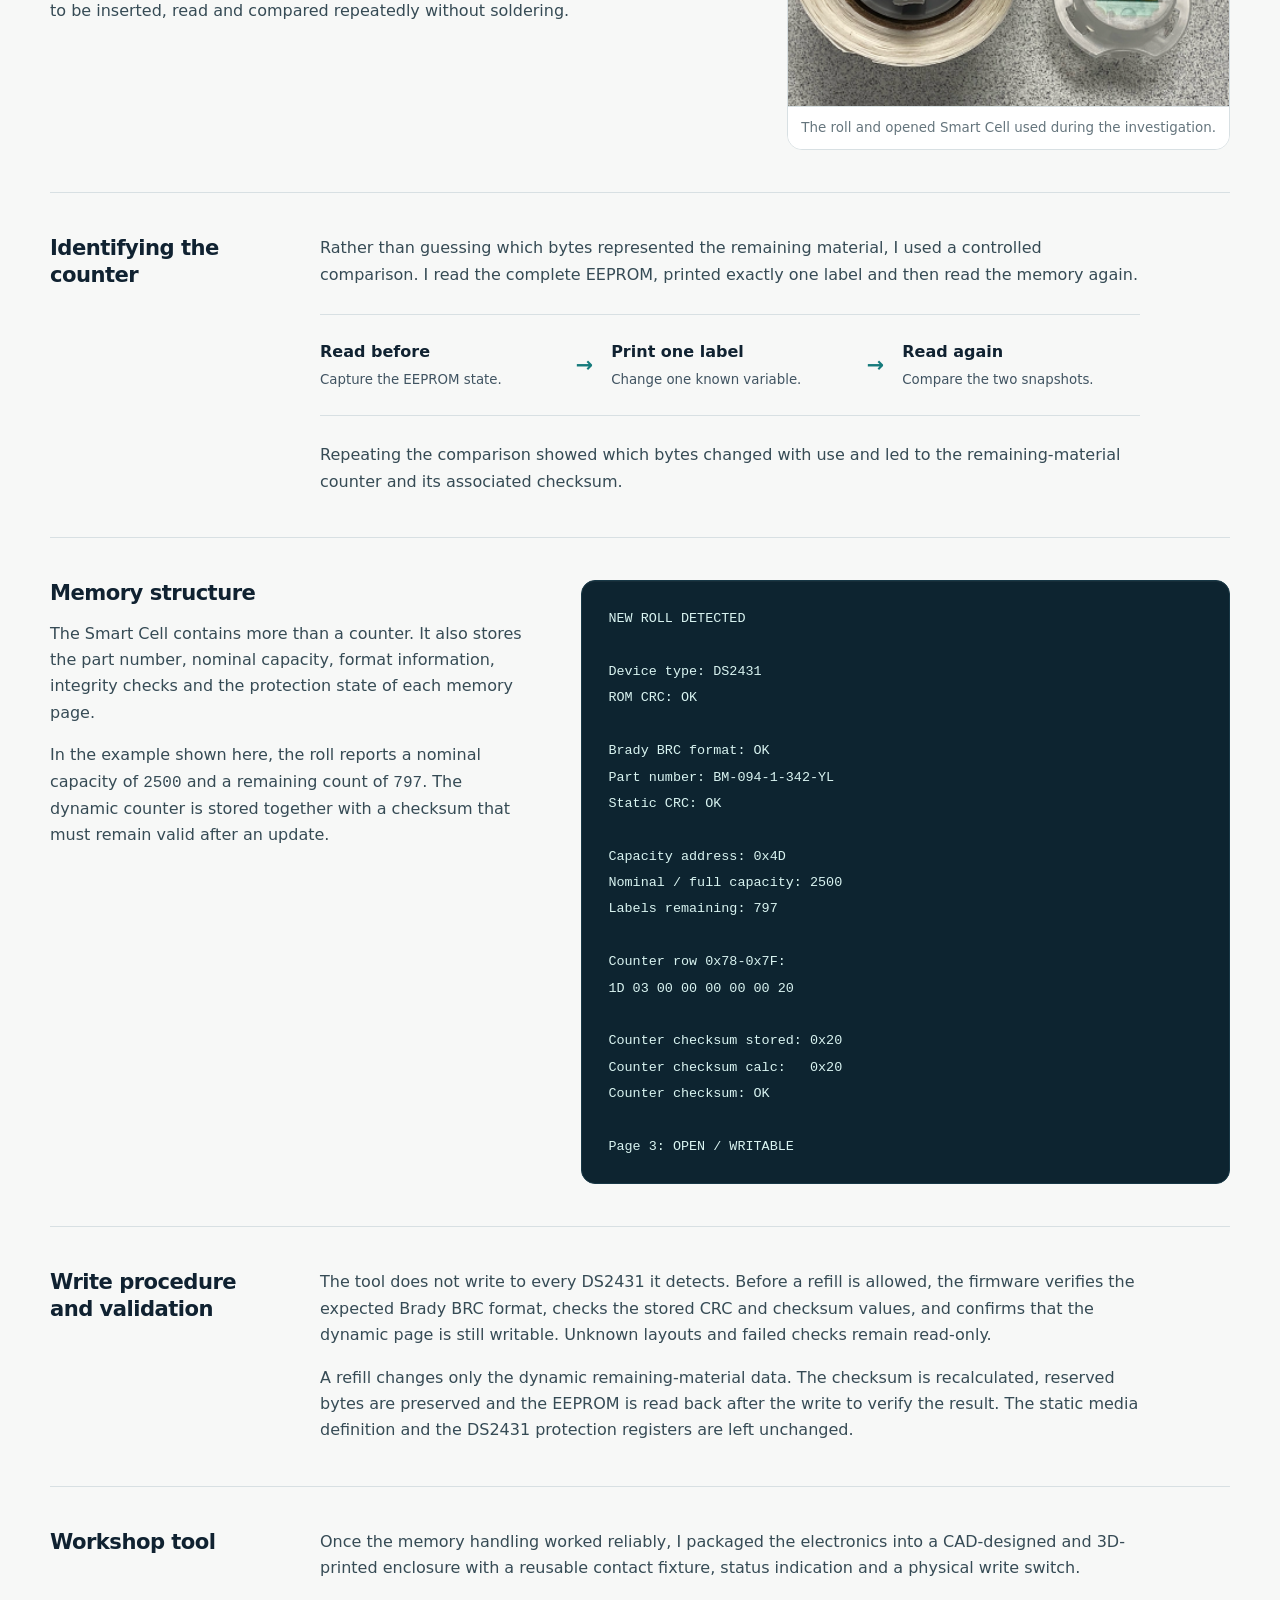
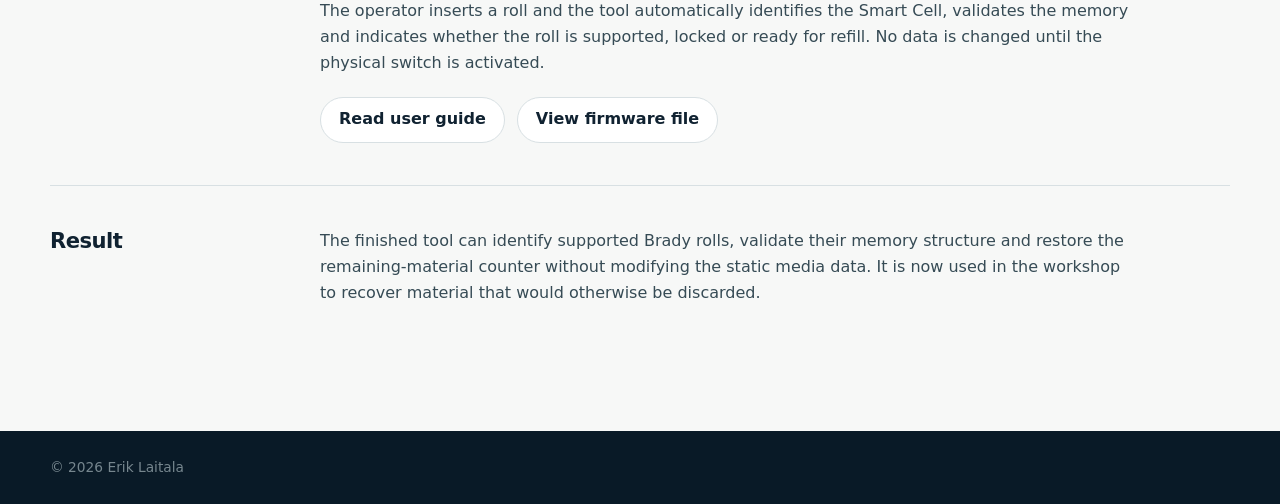
==== commit f8d20830: "Update portfolio content and profile hover image" ====
--- a/projects/brady.html
+++ b/projects/brady.html
@@ -23,99 +23,111 @@
 <main>
   <section class="case-hero">
     <div class="container">
-      <p class="eyebrow">Reverse engineering · Arduino · EEPROM · CAD</p>
       <h1>Brady Roll Refill Box</h1>
-      <p class="case-intro">Brady rolls consistently stopped with usable material left. Instead of accepting that as a printer limitation, I worked backwards from the Smart Cell on the roll, identified what changed when a label was printed and turned the investigation into a workshop tool.</p>
-      <div class="case-meta">
-        <span><strong>Role:</strong> Investigation, hardware, CAD, integration and validation</span>
-        <span><strong>Core:</strong> DS2431 EEPROM over 1-Wire</span>
-        <span><strong>Use:</strong> Shared workshop tool</span>
-      </div>
-      <a class="back" href="../index.html#projects">← Back to projects</a>
+      <p class="case-intro">Brady label rolls could stop being accepted while usable material remained. I investigated the Smart Cell attached to the roll, identified how the remaining material was stored and built a standalone tool that can validate and restore supported rolls.</p>
+      <a class="back" href="../index.html#projects">&larr; Back to projects</a>
     </div>
   </section>
 
-  <div class="container case-main brady-case">
-    <section class="brady-opening">
+  <div class="container case-main">
+    <section class="case-split">
       <figure class="case-image brady-main-image">
         <img src="../assets/brady-refill-box.jpg" alt="Brady Roll Refill Box with Arduino and a label roll">
-        <figcaption class="caption">The finished refill box. The holder and enclosure were CAD-designed and 3D-printed around the electronics and roll contact points.</figcaption>
+        <figcaption>The finished refill box, built around the electronics and the roll contact points.</figcaption>
       </figure>
-      <div class="brady-question">
-        <p class="case-kicker">The question</p>
-        <h2>Why does the printer call a roll empty when roughly 10% is still there?</h2>
-        <p>The answer turned out to be in the roll itself. Each roll carries a small Smart Cell that stores information about the media and how much remains.</p>
+      <div class="case-split-copy">
+        <h2>Background</h2>
+        <p>Around 10% of the label material could still remain when the printer stopped accepting a roll. I wanted to determine whether the limit came from the physical roll or from the data stored in the attached Smart Cell.</p>
+        <p>Each roll contains a small memory device that identifies the media and tracks how much material remains. This became the starting point for the investigation.</p>
       </div>
     </section>
 
-    <section class="experiment-story">
-      <div class="experiment-intro">
-        <p class="case-kicker">The experiment</p>
-        <h2>Change exactly one thing, then see what changed in memory.</h2>
+    <section class="case-split reverse">
+      <div class="case-split-copy">
+        <h2>Smart Cell and test setup</h2>
+        <p>I opened the Smart Cell and identified the memory device as a DS2431 EEPROM. The datasheet provided the 1-Wire communication method and the basic memory structure.</p>
+        <p>I then built a two-contact fixture connected to an Arduino. This allowed rolls to be inserted, read and compared repeatedly without soldering.</p>
       </div>
-      <div class="experiment-line">
-        <article>
-          <span>01</span>
-          <h3>Identify the device</h3>
-          <p>I removed a chip from a roll, read the marking and identified it as a DS2431 EEPROM. The datasheet gave me the 1-Wire interface and memory structure.</p>
-        </article>
-        <article>
-          <span>02</span>
-          <h3>Make it repeatable</h3>
-          <p>I built a two-contact fixture so rolls could be connected quickly without soldering. That made repeated reads practical while I investigated the memory.</p>
-        </article>
-        <article>
-          <span>03</span>
-          <h3>Compare before and after</h3>
-          <p>I read the EEPROM contents, printed exactly one label and then read the memory again. Comparing the two snapshots showed which values changed with usage and led me to the remaining-label counter.</p>
-        </article>
+      <figure class="case-image chip-image">
+        <img src="../assets/brady-chip.png" alt="Brady label roll and opened Smart Cell showing the electrical contacts">
+        <figcaption>The roll and opened Smart Cell used during the investigation.</figcaption>
+      </figure>
+    </section>
+
+    <section class="case-section">
+      <h2>Identifying the counter</h2>
+      <div class="case-copy">
+        <p>Rather than guessing which bytes represented the remaining material, I used a controlled comparison. I read the complete EEPROM, printed exactly one label and then read the memory again.</p>
+        <div class="process-line" aria-label="EEPROM comparison process">
+          <span><strong>Read before</strong><small>Capture the EEPROM state.</small></span>
+          <b>&rarr;</b>
+          <span><strong>Print one label</strong><small>Change one known variable.</small></span>
+          <b>&rarr;</b>
+          <span><strong>Read again</strong><small>Compare the two snapshots.</small></span>
+        </div>
+        <p>Repeating the comparison showed which bytes changed with use and led to the remaining-material counter and its associated checksum.</p>
       </div>
     </section>
 
-    <section class="memory-section">
-      <div class="memory-copy">
-        <p class="case-kicker">From raw bytes to useful state</p>
-        <h2>Once the memory map made sense, the roll became readable.</h2>
-        <p>The tool can identify the media, read the nominal capacity and remaining count, validate checksum information and determine whether the relevant memory page is writable before attempting a change.</p>
-        <p>A physical switch prevents accidental writes while inspecting a roll. If the roll is supported and writable, the tool restores the counter and verifies the result afterwards.</p>
+    <section class="memory-layout">
+      <div class="case-copy">
+        <h2>Memory structure</h2>
+        <p>The Smart Cell contains more than a counter. It also stores the part number, nominal capacity, format information, integrity checks and the protection state of each memory page.</p>
+        <p>In the example shown here, the roll reports a nominal capacity of <code>2500</code> and a remaining count of <code>797</code>. The dynamic counter is stored together with a checksum that must remain valid after an update.</p>
       </div>
+
       <pre class="terminal-dump"><code>NEW ROLL DETECTED
 
 Device type: DS2431
 ROM CRC: OK
+
+Brady BRC format: OK
 Part number: BM-094-1-342-YL
 Static CRC: OK
 
+Capacity address: 0x4D
 Nominal / full capacity: 2500
 Labels remaining: 797
 
 Counter row 0x78-0x7F:
 1D 03 00 00 00 00 00 20
 
+Counter checksum stored: 0x20
+Counter checksum calc:   0x20
 Counter checksum: OK
-Page 3: OPEN / WRITABLE
 
-ROLL READY FOR REFILL
-Current -&gt; Full capacity: 797 -&gt; 2500</code></pre>
+Page 3: OPEN / WRITABLE</code></pre>
     </section>
 
-    <section class="brady-tool">
-      <div>
-        <p class="case-kicker">From experiment to tool</p>
-        <h2>The quick test fixture ended up becoming the final workshop box.</h2>
+    <section class="case-section">
+      <h2>Write procedure and validation</h2>
+      <div class="case-copy">
+        <p>The tool does not write to every DS2431 it detects. Before a refill is allowed, the firmware verifies the expected Brady BRC format, checks the stored CRC and checksum values, and confirms that the dynamic page is still writable. Unknown layouts and failed checks remain read-only.</p>
+        <p>A refill changes only the dynamic remaining-material data. The checksum is recalculated, reserved bytes are preserved and the EEPROM is read back after the write to verify the result. The static media definition and the DS2431 protection registers are left unchanged.</p>
       </div>
-      <div>
-        <p>I designed and 3D-printed the enclosure around the electronics and the roll contact points. In normal use, someone inserts a roll and gets an immediate indication of whether it is locked or can be restored.</p>
-        <p>The finished box is shared by the workshop and recovers material that would otherwise be discarded when the printer reaches its stored counter limit.</p>
+    </section>
+
+    <section class="case-section">
+      <h2>Workshop tool</h2>
+      <div class="case-copy">
+        <p>Once the memory handling worked reliably, I packaged the electronics into a CAD-designed and 3D-printed enclosure with a reusable contact fixture, status indication and a physical write switch.</p>
+        <p>The operator inserts a roll and the tool automatically identifies the Smart Cell, validates the memory and indicates whether the roll is supported, locked or ready for refill. No data is changed until the physical switch is activated.</p>
         <div class="case-links">
           <a class="button" href="../assets/How_to_Refill_Brady_Rolls.docx">Read user guide</a>
           <a class="button" href="../assets/Brady_Roll_Refill_Firmware.ino">View firmware file</a>
         </div>
       </div>
     </section>
+
+    <section class="case-section">
+      <h2>Result</h2>
+      <div class="case-copy">
+        <p>The finished tool can identify supported Brady rolls, validate their memory structure and restore the remaining-material counter without modifying the static media data. It is now used in the workshop to recover material that would otherwise be discarded.</p>
+      </div>
+    </section>
   </div>
 </main>
 
-<footer class="site-footer"><div class="container">© 2026 Erik Laitala</div></footer>
+<footer class="site-footer"><div class="container">&copy; 2026 Erik Laitala</div></footer>
 </body>
 </html>
--- a/style.css
+++ b/style.css
@@ -6,13 +6,13 @@
   --paper: #f7f8f7;
   --white: #ffffff;
   --line: #d8e0e3;
-  --line-dark: rgba(255,255,255,.16);
+  --line-dark: rgba(255, 255, 255, 0.16);
   --teal: #2b9c9d;
   --teal-dark: #167b7c;
   --teal-soft: #e8f4f3;
   --max: 1180px;
   --radius: 15px;
-  --shadow: 0 16px 34px rgba(13,34,51,.08);
+  --shadow: 0 16px 34px rgba(13, 34, 51, 0.08);
 }
 
 * {
@@ -27,15 +27,8 @@
   margin: 0;
   color: var(--ink);
   background: var(--paper);
-  font-family:
-    Inter,
-    ui-sans-serif,
-    system-ui,
-    -apple-system,
-    BlinkMacSystemFont,
-    "Segoe UI",
-    sans-serif;
-  line-height: 1.6;
+  font-family: Inter, ui-sans-serif, system-ui, -apple-system, BlinkMacSystemFont, "Segoe UI", sans-serif;
+  line-height: 1.65;
   -webkit-font-smoothing: antialiased;
 }
 
@@ -44,8 +37,21 @@
   max-width: 100%;
 }
 
+figure,
+h1,
+h2,
+h3,
+p {
+  margin-top: 0;
+}
+
 a {
   color: inherit;
+}
+
+code,
+pre {
+  font-family: "SFMono-Regular", Consolas, "Liberation Mono", monospace;
 }
 
 .container {
@@ -53,14 +59,13 @@
   margin: 0 auto;
 }
 
-
-/* HEADER */
+/* Header */
 
 .site-header {
   position: sticky;
   top: 0;
   z-index: 50;
-  background: rgba(13,34,51,.96);
+  background: rgba(13, 34, 51, 0.96);
   border-bottom: 1px solid var(--line-dark);
   backdrop-filter: blur(10px);
 }
@@ -77,18 +82,18 @@
   color: #fff;
   text-decoration: none;
   font-weight: 750;
-  letter-spacing: -.02em;
+  letter-spacing: -0.02em;
 }
 
 .nav-links {
   display: flex;
   align-items: center;
   gap: 24px;
-  font-size: .92rem;
+  font-size: 0.92rem;
 }
 
 .nav-links a {
-  color: rgba(255,255,255,.78);
+  color: rgba(255, 255, 255, 0.78);
   text-decoration: none;
 }
 
@@ -98,79 +103,12 @@
 
 .nav-links .nav-cta {
   padding: 9px 14px;
-  border: 1px solid rgba(255,255,255,.42);
+  border: 1px solid rgba(255, 255, 255, 0.42);
   border-radius: 999px;
   color: #fff;
 }
 
-
-/* HERO */
-
-.hero {
-  color: #fff;
-  background:
-    radial-gradient(
-      circle at 82% 20%,
-      rgba(43,156,157,.19),
-      transparent 29%
-    ),
-    linear-gradient(
-      135deg,
-      var(--navy),
-      var(--navy-2)
-    );
-  padding: 82px 0 74px;
-}
-
-.hero-layout {
-  display: grid;
-  grid-template-columns:
-    minmax(0,1.05fr)
-    minmax(420px,.95fr);
-  gap: 62px;
-  align-items: center;
-}
-
-.eyebrow {
-  margin: 0 0 14px;
-  font-family:
-    "SFMono-Regular",
-    Consolas,
-    "Liberation Mono",
-    monospace;
-  font-size: .75rem;
-  font-weight: 700;
-  letter-spacing: .13em;
-  text-transform: uppercase;
-  color: #79d0cf;
-}
-
-.hero h1 {
-  max-width: 730px;
-  margin: 0;
-  font-size: clamp(3.25rem, 6.8vw, 6.35rem);
-  line-height: .98;
-  letter-spacing: -.06em;
-}
-
-.hero h1 span {
-  color: #67cfcd;
-}
-
-.hero-copy {
-  max-width: 690px;
-  margin: 28px 0 0;
-  color: rgba(255,255,255,.84);
-  font-size: clamp(1.08rem, 1.8vw, 1.32rem);
-  line-height: 1.55;
-}
-
-.actions {
-  display: flex;
-  flex-wrap: wrap;
-  gap: 12px;
-  margin-top: 30px;
-}
+/* Shared controls */
 
 .button {
   display: inline-flex;
@@ -184,10 +122,7 @@
   color: var(--ink);
   font-weight: 700;
   text-decoration: none;
-  transition:
-    transform .16s ease,
-    border-color .16s ease,
-    background .16s ease;
+  transition: transform 0.16s ease, border-color 0.16s ease, background 0.16s ease;
 }
 
 .button:hover {
@@ -203,56 +138,112 @@
 
 .button.ghost {
   background: transparent;
-  border-color: rgba(255,255,255,.5);
+  border-color: rgba(255, 255, 255, 0.5);
   color: #fff;
 }
 
-.button.text {
-  padding: 0;
-  min-height: auto;
-  border: 0;
-  background: none;
-  border-radius: 0;
-  color: var(--teal-dark);
-}
-
-
-/* HERO IMAGES */
-
-.hero-mosaic {
-  display: grid;
-  grid-template-columns: 1.12fr .88fr;
-  grid-template-rows: 1fr 1fr;
+.actions,
+.contact-actions,
+.case-links {
+  display: flex;
+  flex-wrap: wrap;
   gap: 12px;
-  min-height: 430px;
-}
-
-.hero-shot {
+}
+
+/* Home hero */
+
+.hero {
+  color: #fff;
+  background:
+    radial-gradient(circle at 82% 20%, rgba(43, 156, 157, 0.19), transparent 29%),
+    linear-gradient(135deg, var(--navy), var(--navy-2));
+  padding: 82px 0 74px;
+}
+
+.hero-layout {
+  display: grid;
+  grid-template-columns: minmax(0, 1.18fr) minmax(330px, 0.82fr);
+  gap: 62px;
+  align-items: center;
+}
+
+.hero-content {
+  min-width: 0;
+}
+
+.hero h1 {
+  max-width: 790px;
+  margin-bottom: 0;
+  font-size: clamp(2.8rem, 5.15vw, 5.25rem);
+  line-height: 1.01;
+  letter-spacing: -0.055em;
+}
+
+.hero-copy {
+  max-width: 720px;
+  margin: 28px 0 0;
+  color: rgba(255, 255, 255, 0.84);
+  font-size: clamp(1.08rem, 1.8vw, 1.28rem);
+  line-height: 1.55;
+}
+
+.hero .actions {
+  margin-top: 30px;
+}
+
+.hero-portrait {
+  position: relative;
+  width: min(100%, 430px);
+  margin: 0;
+  justify-self: end;
   overflow: hidden;
-  border: 1px solid rgba(255,255,255,.15);
-  border-radius: 16px;
-  background: #102a3d;
-  box-shadow: 0 22px 55px rgba(0,0,0,.24);
-}
-
-.hero-shot:first-child {
-  grid-row: 1 / 3;
-}
-
-.hero-shot img {
+  border: 1px solid rgba(255, 255, 255, 0.16);
+  border-radius: 18px;
+  background: #172d3e;
+  box-shadow: 0 24px 60px rgba(0, 0, 0, 0.24);
+  aspect-ratio: 3 / 4;
+}
+
+.hero-portrait img {
+  position: absolute;
+  inset: 0;
   width: 100%;
   height: 100%;
   object-fit: cover;
-}
-
-.hero-shot.fluke img {
-  object-fit: contain;
-  padding: 14px;
-  background: #eef1f0;
-}
-
-
-/* SECTIONS */
+  transition:
+    opacity 520ms ease,
+    transform 760ms cubic-bezier(0.22, 1, 0.36, 1);
+}
+
+.hero-portrait .portrait-primary {
+  object-position: 55% 30%;
+  opacity: 1;
+  transform: scale(1);
+}
+
+.hero-portrait .portrait-hover {
+  object-position: center center;
+  opacity: 0;
+  transform: scale(1.035);
+}
+
+.hero-portrait:hover .portrait-primary {
+  opacity: 0;
+  transform: scale(1.025);
+}
+
+.hero-portrait:hover .portrait-hover {
+  opacity: 1;
+  transform: scale(1);
+}
+
+@media (prefers-reduced-motion: reduce) {
+  .hero-portrait img {
+    transition: none;
+  }
+}
+
+/* Home sections */
 
 .section {
   padding: 78px 0;
@@ -263,33 +254,31 @@
 }
 
 .section-head {
-  display: grid;
-  grid-template-columns: .8fr 1.2fr;
-  gap: 46px;
-  align-items: end;
-  margin-bottom: 30px;
-}
-
-.section h2 {
-  margin: 0;
+  max-width: 850px;
+  margin-bottom: 32px;
+}
+
+.section-head h2,
+.about-panel h2,
+.contact-section h2 {
+  margin-bottom: 12px;
   font-size: clamp(2.25rem, 4vw, 3.7rem);
   line-height: 1.05;
-  letter-spacing: -.045em;
+  letter-spacing: -0.045em;
 }
 
 .section-lead {
-  margin: 0;
+  max-width: 760px;
+  margin-bottom: 0;
   color: var(--ink-soft);
   font-size: 1.06rem;
-  max-width: 660px;
-}
-
-
-/* PROJECT CARDS */
+}
+
+/* Project cards */
 
 .project-grid {
   display: grid;
-  grid-template-columns: repeat(2, minmax(0,1fr));
+  grid-template-columns: repeat(2, minmax(0, 1fr));
   gap: 24px;
 }
 
@@ -298,15 +287,13 @@
   border: 1px solid var(--line);
   border-radius: var(--radius);
   background: var(--white);
-  box-shadow: 0 7px 22px rgba(13,34,51,.045);
-  transition:
-    transform .18s ease,
-    box-shadow .18s ease;
+  box-shadow: 0 7px 22px rgba(13, 34, 51, 0.045);
+  transition: transform 0.18s ease, box-shadow 0.18s ease;
 }
 
 .project-card:hover {
+  transform: translateY(-2px);
   box-shadow: var(--shadow);
-  transform: translateY(-2px);
 }
 
 .project-media {
@@ -323,34 +310,28 @@
   object-fit: cover;
 }
 
-.project-media.contain img {
+.fluke-card-media img {
+  object-position: top center;
+}
+
+.project-media-drone {
+  padding: 34px;
+  background: #dff3f3;
+}
+
+.project-media-drone img {
   object-fit: contain;
-  padding: 20px;
 }
 
 .project-card-body {
   padding: 25px 26px 27px;
 }
 
-.project-label {
-  margin: 0 0 9px;
-  color: var(--teal-dark);
-  font-family:
-    "SFMono-Regular",
-    Consolas,
-    "Liberation Mono",
-    monospace;
-  font-size: .72rem;
-  font-weight: 700;
-  letter-spacing: .09em;
-  text-transform: uppercase;
-}
-
 .project-card h3 {
-  margin: 0;
+  margin-bottom: 13px;
   font-size: 1.55rem;
   line-height: 1.13;
-  letter-spacing: -.03em;
+  letter-spacing: -0.03em;
 }
 
 .project-card p {
@@ -362,7 +343,7 @@
   padding-top: 15px;
   border-top: 1px solid var(--line);
   color: var(--ink) !important;
-  font-size: .94rem;
+  font-size: 0.94rem;
 }
 
 .tags {
@@ -377,7 +358,7 @@
   border-radius: 999px;
   background: #f0f4f4;
   color: #52626a;
-  font-size: .73rem;
+  font-size: 0.73rem;
 }
 
 .read-more {
@@ -388,13 +369,16 @@
   text-decoration: none;
 }
 
+.read-more::after {
+  content: "  →";
+}
+
 .read-more:hover {
   text-decoration: underline;
   text-underline-offset: 3px;
 }
 
-
-/* EXPERIENCE */
+/* Experience */
 
 .experience-section {
   background: #eef5f6;
@@ -406,71 +390,60 @@
 
 .experience-row {
   display: grid;
-  grid-template-columns: 210px minmax(0,1fr);
-  gap: 38px;
+  grid-template-columns: 220px minmax(0, 1fr);
+  gap: 40px;
   padding: 34px 0;
   border-bottom: 1px solid #c9d8dc;
 }
 
 .experience-meta {
   color: #506671;
-  font-size: .92rem;
+  font-size: 0.92rem;
+}
+
+.experience-meta strong,
+.experience-meta span {
+  display: block;
 }
 
 .experience-meta strong {
-  display: block;
+  margin-bottom: 4px;
   color: var(--ink);
   font-size: 1rem;
 }
 
 .experience-copy h3 {
-  margin: 0 0 12px;
+  margin-bottom: 12px;
   font-size: 1.5rem;
-  letter-spacing: -.025em;
+  letter-spacing: -0.025em;
 }
 
 .experience-copy p {
-  max-width: 820px;
+  max-width: 830px;
   color: #334853;
-}
-
-.lab-example {
-  max-width: 820px;
-  margin-top: 22px;
-  padding: 18px 20px;
-  border-left: 4px solid var(--teal);
-  background: rgba(255,255,255,.68);
-}
-
-.lab-example strong {
-  display: block;
-  margin-bottom: 5px;
 }
 
 .confidential {
   color: #647780 !important;
-  font-size: .91rem;
+  font-size: 0.91rem;
   font-style: italic;
 }
 
-
-/* ABOUT */
+/* About */
 
 .about-layout {
   display: grid;
-  grid-template-columns: 1.05fr .95fr;
+  grid-template-columns: 1fr 1fr;
   gap: 68px;
 }
 
-.about-panel h3 {
-  margin: 0 0 15px;
-  font-size: 1.8rem;
-  letter-spacing: -.035em;
+.about-panel h2 {
+  font-size: clamp(1.9rem, 3vw, 2.7rem);
 }
 
 .about-panel p {
   color: var(--ink-soft);
-  font-size: 1.05rem;
+  font-size: 1.04rem;
 }
 
 .about-panel + .about-panel {
@@ -478,16 +451,7 @@
   border-left: 1px solid var(--line);
 }
 
-.fix-line {
-  margin-top: 24px !important;
-  color: var(--ink) !important;
-  font-weight: 750;
-  font-size: 1.16rem !important;
-  line-height: 1.45;
-}
-
-
-/* CONTACT */
+/* Contact */
 
 .contact-section {
   color: #fff;
@@ -496,7 +460,7 @@
 
 .contact-grid {
   display: grid;
-  grid-template-columns: 1.15fr .85fr;
+  grid-template-columns: 1.15fr 0.85fr;
   gap: 70px;
   align-items: start;
 }
@@ -506,8 +470,8 @@
 }
 
 .contact-section p {
-  max-width: 650px;
-  color: rgba(255,255,255,.74);
+  max-width: 680px;
+  color: rgba(255, 255, 255, 0.74);
 }
 
 .contact-list {
@@ -525,180 +489,54 @@
 .contact-list small {
   display: inline-block;
   width: 74px;
-  color: rgba(255,255,255,.52);
+  color: rgba(255, 255, 255, 0.52);
   text-transform: uppercase;
-  font-size: .68rem;
-  letter-spacing: .09em;
+  font-size: 0.68rem;
+  letter-spacing: 0.09em;
 }
 
 .contact-actions {
-  display: flex;
-  flex-wrap: wrap;
-  gap: 12px;
   margin-top: 26px;
 }
 
 .contact-note {
-  padding-top: 5px;
-}
-
-.contact-note strong {
-  display: block;
-  margin-bottom: 8px;
+  padding-top: 8px;
+}
+
+.contact-note h3 {
+  margin-bottom: 10px;
   color: #fff;
-  font-size: 1.1rem;
-}
-
-
-/* FOOTER */
+  font-size: 1.25rem;
+}
 
 .site-footer {
   padding: 25px 0;
   color: #76868e;
-  font-size: .86rem;
   background: #091a27;
-}
-
-
-/* PROJECT CASE STUDIES */
+  font-size: 0.86rem;
+}
+
+/* Case study base */
 
 .case-hero {
-  padding: 72px 0 45px;
+  padding: 72px 0 46px;
+  border-bottom: 1px solid var(--line);
   background: #eef5f6;
-  border-bottom: 1px solid var(--line);
 }
 
 .case-hero h1 {
-  margin: 0;
-  max-width: 900px;
+  max-width: 940px;
+  margin-bottom: 0;
   font-size: clamp(3rem, 6vw, 5.5rem);
-  line-height: .99;
-  letter-spacing: -.055em;
+  line-height: 1;
+  letter-spacing: -0.055em;
 }
 
 .case-intro {
-  max-width: 810px;
+  max-width: 840px;
   margin: 22px 0 0;
   color: var(--ink-soft);
   font-size: 1.18rem;
-}
-
-.case-meta {
-  display: flex;
-  flex-wrap: wrap;
-  gap: 12px 28px;
-  margin-top: 26px;
-  color: #536770;
-  font-size: .9rem;
-}
-
-.case-meta strong {
-  color: var(--ink);
-}
-
-.case-main {
-  padding: 52px 0 80px;
-}
-
-.case-image {
-  overflow: hidden;
-  margin: 0 0 42px;
-  border: 1px solid var(--line);
-  border-radius: var(--radius);
-  background: #fff;
-}
-
-.case-image img {
-  width: 100%;
-  max-height: 720px;
-  object-fit: cover;
-}
-
-.case-image.contain img {
-  object-fit: contain;
-  padding: 22px;
-  background: #f0f3f2;
-}
-
-.caption {
-  margin: 0;
-  padding: 11px 14px;
-  border-top: 1px solid var(--line);
-  color: #65757d;
-  font-size: .84rem;
-}
-
-.case-image.report-image {
-  margin-top: 8px;
-}
-
-.case-image.report-image img {
-  display: block;
-  width: 100%;
-  height: auto;
-  max-height: none;
-  object-fit: contain;
-}
-
-.case-grid {
-  display: grid;
-  grid-template-columns: 210px minmax(0,1fr);
-  gap: 50px;
-  padding: 37px 0;
-  border-top: 1px solid var(--line);
-}
-
-.case-grid h2 {
-  margin: 0;
-  font-size: 1.18rem;
-  letter-spacing: -.02em;
-}
-
-.case-copy {
-  max-width: 800px;
-}
-
-.case-copy p:first-child {
-  margin-top: 0;
-}
-
-.case-copy p,
-.case-copy li {
-  color: #364b55;
-}
-
-.case-copy li {
-  margin-bottom: 8px;
-}
-
-.case-callout {
-  padding: 22px 24px;
-  border-radius: 13px;
-  background: var(--navy);
-  color: #fff;
-}
-
-.case-callout p {
-  color: rgba(255,255,255,.77);
-}
-
-.case-callout strong {
-  display: block;
-  margin-bottom: 7px;
-  font-size: 1.24rem;
-}
-
-.case-links {
-  display: flex;
-  flex-wrap: wrap;
-  gap: 12px;
-  margin-top: 18px;
-}
-
-.gallery {
-  display: grid;
-  grid-template-columns: repeat(2,minmax(0,1fr));
-  gap: 16px;
 }
 
 .back {
@@ -713,921 +551,147 @@
   text-decoration: underline;
 }
 
-
-/* RESPONSIVE BASE */
-
-@media (max-width: 980px) {
-
-  .hero-layout {
-    grid-template-columns: 1fr;
-  }
-
-  .hero-mosaic {
-    min-height: 380px;
-    max-width: 760px;
-  }
-
-  .section-head {
-    grid-template-columns: 1fr;
-    gap: 14px;
-  }
-
-  .about-layout,
-  .contact-grid {
-    grid-template-columns: 1fr;
-    gap: 38px;
-  }
-
-  .about-panel + .about-panel {
-    padding-left: 0;
-    padding-top: 34px;
-    border-left: 0;
-    border-top: 1px solid var(--line);
-  }
-}
-
-
-@media (max-width: 760px) {
-
-  .container {
-    width: min(var(--max), calc(100% - 28px));
-  }
-
-  .nav-links a:not(.nav-cta):nth-child(-n+3) {
-    display: none;
-  }
-
-  .hero {
-    padding: 58px 0 55px;
-  }
-
-  .hero-mosaic {
-    grid-template-columns: 1fr 1fr;
-    min-height: 290px;
-  }
-
-  .project-grid,
-  .gallery {
-    grid-template-columns: 1fr;
-  }
-
-  .experience-row,
-  .case-grid {
-    grid-template-columns: 1fr;
-    gap: 13px;
-  }
-
-  .experience-meta {
-    display: flex;
-    justify-content: space-between;
-    gap: 12px;
-  }
-}
-
-
-@media (max-width: 520px) {
-
-  .nav-links .nav-cta {
-    display: none;
-  }
-
-  .hero h1 {
-    font-size: 3.1rem;
-  }
-
-  .hero-mosaic {
-    display: none;
-  }
-
-  .section {
-    padding: 60px 0;
-  }
-
-  .project-card-body {
-    padding: 21px;
-  }
-
-  .contact-list small {
-    display: block;
-    width: auto;
-    margin-bottom: 2px;
-  }
-}
-
-
-/* V5 REFINEMENTS */
-
-.section-head {
+.case-main {
+  padding: 52px 0 82px;
+}
+
+.case-image {
+  overflow: hidden;
+  margin: 0;
+  border: 1px solid var(--line);
+  border-radius: var(--radius);
+  background: #fff;
+}
+
+.case-image img {
+  width: 100%;
+  height: auto;
+  max-height: 720px;
+  object-fit: cover;
+}
+
+.case-image figcaption,
+.fluke-app-shot figcaption,
+.fluke-report-shot figcaption,
+.drone-figure figcaption {
+  padding: 10px 13px;
+  border-top: 1px solid var(--line);
+  color: #65757d;
+  background: #fff;
+  font-size: 0.84rem;
+}
+
+.case-section {
+  display: grid;
+  grid-template-columns: 220px minmax(0, 1fr);
+  gap: 50px;
+  padding: 42px 0;
+  border-top: 1px solid var(--line);
+}
+
+.case-section h2,
+.case-split-copy h2,
+.memory-layout h2,
+.control-methods h2,
+.fluke-interface-copy h2 {
+  margin-bottom: 14px;
+  font-size: 1.32rem;
+  line-height: 1.25;
+  letter-spacing: -0.025em;
+}
+
+.case-copy {
+  max-width: 820px;
+}
+
+.case-copy p,
+.case-split-copy p,
+.fluke-interface-copy p,
+.control-methods p,
+.memory-layout p {
+  color: #364b55;
+}
+
+.case-copy p:last-child,
+.case-split-copy p:last-child,
+.fluke-interface-copy p:last-child {
+  margin-bottom: 0;
+}
+
+.case-callout {
+  margin-top: 24px;
+  padding: 22px 24px;
+  border-radius: 13px;
+  background: var(--navy);
+  color: #fff;
+}
+
+.case-callout strong {
   display: block;
-  max-width: 780px;
-  margin-bottom: 32px;
-}
-
-.section-lead {
-  margin-top: 13px;
-  max-width: 720px;
-}
-
-.hero-mosaic {
-  grid-template-columns: 1fr 1fr;
-  grid-template-rows: 1.12fr .88fr;
-  min-height: 430px;
-}
-
-.hero-shot:first-child {
-  grid-row: auto;
-}
-
-.hero-shot.boat {
-  grid-column: 1 / 3;
-}
-
-.hero-shot.boat img {
-  object-position: center 46%;
-}
-
-
-/* PROBLEM FLOW */
-
-.problem-flow {
-  display: grid;
-  grid-template-columns: repeat(3, minmax(0, 1fr));
-  gap: 16px;
-  margin: 0 0 46px;
-}
-
-.problem-step {
-  min-height: 220px;
-  padding: 24px;
-  border: 1px solid var(--line);
-  border-radius: 14px;
-  background: var(--white);
-}
-
-.problem-step:nth-child(4),
-.problem-step:nth-child(5) {
-  grid-column: span 1;
-}
-
-.step-number {
-  display: block;
-  margin-bottom: 24px;
-  font-family:
-    "SFMono-Regular",
-    Consolas,
-    "Liberation Mono",
-    monospace;
-  font-size: .72rem;
-  letter-spacing: .1em;
-  color: var(--teal-dark);
-}
-
-.problem-step h3 {
-  margin: 0 0 10px;
-  font-size: 1.24rem;
-  letter-spacing: -.025em;
-}
-
-.problem-step p {
-  margin: 0;
-  color: var(--ink-soft);
-  font-size: .94rem;
-}
-
-.wide-copy {
-  max-width: 840px;
-}
-
-
-/* DOCKING */
+  margin-bottom: 7px;
+  font-size: 1.22rem;
+}
+
+.case-callout p {
+  margin-bottom: 0;
+  color: rgba(255, 255, 255, 0.78);
+}
+
+.case-links {
+  margin-top: 20px;
+}
+
+/* Docking */
+
+.docking-main-image {
+  margin-bottom: 42px;
+}
 
 .docking-main-image img {
   max-height: 640px;
   object-position: center;
 }
 
+.simulator-image {
+  margin: 10px 0 42px;
+}
+
 .simulator-image img {
   max-height: 560px;
-  object-fit: cover;
-  object-position: center;
-}
-
-
-/* DRONE */
-
-.drone-visual {
-  max-width: 820px;
-  margin-left: auto;
-  margin-right: auto;
-}
-
-.drone-visual img {
-  max-height: 500px;
-  object-fit: contain;
-  background: #dff3f3;
-}
-
-
-@media (max-width: 980px) {
-
-  .problem-flow {
-    grid-template-columns: repeat(2, minmax(0, 1fr));
-  }
-}
-
-
-@media (max-width: 760px) {
-
-  .problem-flow {
-    grid-template-columns: 1fr;
-  }
-
-  .problem-step {
-    min-height: auto;
-  }
-}
-
-
-/* V6 PROJECT STORYTELLING */
-
-.terminal-dump {
-  margin: 24px 0 0;
-  padding: 24px 26px;
-  overflow-x: auto;
-  border: 1px solid #183846;
-  border-radius: 14px;
-  background: #0d2430;
-  color: #d9f4f1;
-  box-shadow: inset 0 1px 0 rgba(255,255,255,.04);
-}
-
-.terminal-dump code {
-  font-family:
-    "SFMono-Regular",
-    Consolas,
-    "Liberation Mono",
-    monospace;
-  font-size: .84rem;
-  line-height: 1.62;
-  white-space: pre;
-}
-
-.brady-main-image img {
-  max-height: 700px;
-  object-fit: contain;
-  background: #f2f5f4;
-}
-
-.fluke-flow .problem-step:nth-child(1),
-.fluke-flow .problem-step:nth-child(2),
-.brady-flow .problem-step:nth-child(1),
-.brady-flow .problem-step:nth-child(2),
-.hololens-flow .problem-step:nth-child(1),
-.hololens-flow .problem-step:nth-child(2) {
-  background: #fafdfe;
-}
-
-
-/* V7 DISTINCT PROJECT LAYOUTS */
-
-.case-kicker {
-  margin: 0 0 10px;
-  font-family:
-    "SFMono-Regular",
-    Consolas,
-    "Liberation Mono",
-    monospace;
-  font-size: .72rem;
-  font-weight: 700;
-  letter-spacing: .11em;
-  text-transform: uppercase;
-  color: var(--teal-dark);
-}
-
-
-/* FLUKE WORKFLOW */
-
-.fluke-screen {
-  margin-bottom: 58px;
-}
-
-.workflow-section {
-  padding: 14px 0 58px;
-}
-
-.workflow-heading {
-  max-width: 760px;
-  margin-bottom: 28px;
-}
-
-.workflow-heading h2,
-.engineering-stack-head h2,
-.iteration-band h2,
-.brady-question h2,
-.experiment-intro h2,
-.memory-copy h2,
-.brady-tool h2,
-.spatial-copy h2,
-.control-modes-heading h2,
-.signal-path-copy h2,
-.source-section h2,
-.demo-ending h2 {
-  margin: 0;
-  font-size: clamp(2rem, 3.6vw, 3.2rem);
-  line-height: 1.08;
-  letter-spacing: -.04em;
-}
-
-.workflow-heading > p:last-child,
-.brady-question > p:last-child,
-.memory-copy > p,
-.spatial-copy > p,
-.signal-path-copy > p,
-.source-copy p,
-.demo-ending > p:last-child {
+}
+
+.system-flow {
+  display: grid;
+  grid-template-columns: repeat(3, minmax(0, 1fr));
+  margin-bottom: 42px;
+  border-top: 2px solid var(--ink);
+  border-bottom: 1px solid var(--line);
+}
+
+.system-flow article {
+  padding: 28px 28px 30px;
+}
+
+.system-flow article:not(:nth-child(3n)) {
+  border-right: 1px solid var(--line);
+}
+
+.system-flow article:nth-child(n + 4) {
+  border-top: 1px solid var(--line);
+}
+
+.system-flow h3 {
+  margin-bottom: 9px;
+  font-size: 1.18rem;
+}
+
+.system-flow p {
+  margin-bottom: 0;
   color: var(--ink-soft);
-}
-
-.workflow-compare {
-  display: grid;
-  grid-template-columns: 1fr auto 1fr;
-  gap: 22px;
-  align-items: stretch;
-}
-
-.workflow-column {
-  padding: 26px 28px;
-  border: 1px solid var(--line);
-  background: var(--white);
-}
-
-.old-workflow {
-  border-radius: 14px 4px 4px 14px;
-}
-
-.new-workflow {
-  border-radius: 4px 14px 14px 4px;
-  background: #edf8f7;
-  border-color: #bddddb;
-}
-
-.workflow-label {
-  display: inline-block;
-  margin-bottom: 14px;
-  color: var(--teal-dark);
-  font-size: .76rem;
-  font-weight: 800;
-  text-transform: uppercase;
-  letter-spacing: .1em;
-}
-
-.workflow-column ol {
-  margin: 0;
-  padding-left: 20px;
-}
-
-.workflow-column li {
-  margin: 9px 0;
-  color: #344a55;
-}
-
-.workflow-arrow {
-  align-self: center;
-  color: var(--teal-dark);
-  font-size: 1.8rem;
-  font-weight: 700;
-}
-
-
-/* ENGINEERING STACK */
-
-.engineering-stack {
-  margin-top: 10px;
-  border-top: 1px solid var(--line);
-}
-
-.engineering-stack-head {
-  max-width: 760px;
-  padding: 54px 0 28px;
-}
-
-.engineering-row {
-  display: grid;
-  grid-template-columns: 220px minmax(0, 1fr);
-  gap: 42px;
-  padding: 26px 0;
-  border-top: 1px solid var(--line);
-}
-
-.engineering-title {
-  font-weight: 800;
-  letter-spacing: -.015em;
-}
-
-.engineering-copy {
-  max-width: 800px;
-}
-
-.engineering-copy p {
-  margin: 0;
-  color: var(--ink-soft);
-}
-
-
-/* ITERATION BAND */
-
-.iteration-band {
-  display: grid;
-  grid-template-columns: .85fr 1.15fr;
-  gap: 58px;
-  margin: 58px 0 0;
-  padding: 42px 44px;
-  border-radius: 16px;
-  background: var(--navy);
-  color: #fff;
-}
-
-.iteration-band .case-kicker {
-  color: #72d6d2;
-}
-
-.iteration-band h2 {
-  color: #fff;
-}
-
-.iteration-copy p {
-  margin-top: 0;
-  color: rgba(255,255,255,.78);
-}
-
-.iteration-copy p + p {
-  margin-top: 18px;
-}
-
-
-/* RESULT STRIP */
-
-.result-strip {
-  display: grid;
-  grid-template-columns: 280px minmax(0,1fr);
-  gap: 42px;
-  align-items: center;
-  padding: 48px 0 8px;
-  border-top: 1px solid var(--line);
-  margin-top: 58px;
-}
-
-.result-number {
-  display: block;
-  font-size: clamp(2.4rem, 5vw, 4.3rem);
-  font-weight: 820;
-  line-height: .95;
-  letter-spacing: -.055em;
-  color: var(--ink);
-}
-
-.result-label {
-  display: block;
-  margin-top: 8px;
-  color: var(--teal-dark);
-  font-weight: 700;
-}
-
-.result-strip p {
-  margin: 0;
-  max-width: 700px;
-  color: var(--ink-soft);
-  font-size: 1.05rem;
-}
-
-
-/* BRADY */
-
-.brady-opening {
-  display: grid;
-  grid-template-columns: 1.15fr .85fr;
-  gap: 50px;
-  align-items: center;
-  margin-bottom: 68px;
-}
-
-.brady-opening .case-image {
-  margin: 0;
-}
-
-.brady-question {
-  padding-right: 14px;
-}
-
-.brady-question h2 {
-  margin-bottom: 18px;
-}
-
-.experiment-story {
-  padding: 54px 0 62px;
-  border-top: 1px solid var(--line);
-}
-
-.experiment-intro {
-  max-width: 800px;
-  margin-bottom: 38px;
-}
-
-.experiment-line {
-  display: grid;
-  grid-template-columns: repeat(3, minmax(0, 1fr));
-  border-top: 2px solid var(--ink);
-}
-
-.experiment-line article {
-  position: relative;
-  padding: 32px 32px 0 0;
-}
-
-.experiment-line article:not(:last-child) {
-  border-right: 1px solid var(--line);
-  margin-right: 32px;
-}
-
-.experiment-line span {
-  display: inline-block;
-  margin-bottom: 18px;
-  color: var(--teal-dark);
-  font-family:
-    "SFMono-Regular",
-    Consolas,
-    monospace;
-  font-size: .74rem;
-}
-
-.experiment-line h3 {
-  margin: 0 0 10px;
-  font-size: 1.26rem;
-  letter-spacing: -.025em;
-}
-
-.experiment-line p {
-  margin: 0;
-  color: var(--ink-soft);
-}
-
-
-/* MEMORY */
-
-.memory-section {
-  display: grid;
-  grid-template-columns: .8fr 1.2fr;
-  gap: 48px;
-  align-items: start;
-  padding: 58px 0;
-  border-top: 1px solid var(--line);
-}
-
-.memory-copy h2 {
-  margin-bottom: 18px;
-}
-
-.memory-section .terminal-dump {
-  margin: 0;
-}
-
-.brady-tool {
-  display: grid;
-  grid-template-columns: .85fr 1.15fr;
-  gap: 58px;
-  padding: 58px 0 12px;
-  border-top: 1px solid var(--line);
-}
-
-.brady-tool p {
-  color: var(--ink-soft);
-}
-
-
-/* HOLOLENS */
-
-.hololens-case {
-  padding-top: 64px;
-}
-
-.spatial-section {
-  padding: 0 0 62px;
-}
-
-.spatial-copy {
-  max-width: 840px;
-}
-
-.spatial-copy h2 {
-  margin-bottom: 18px;
-}
-
-.spatial-map {
-  display: grid;
-  grid-template-columns:
-    1fr
-    auto
-    1fr
-    auto
-    1fr;
-  gap: 16px;
-  align-items: center;
-  margin-top: 38px;
-  padding: 34px;
-  border: 1px solid var(--line);
-  border-radius: 16px;
-  background: var(--white);
-}
-
-.spatial-node {
-  min-height: 150px;
-  padding: 24px;
-  border-radius: 12px;
-  background: #f3f6f5;
-  display: flex;
-  flex-direction: column;
-  justify-content: center;
-}
-
-.focus-node {
-  background: #e8f4f3;
-}
-
-.spatial-label {
-  margin-bottom: 7px;
-  color: var(--teal-dark);
-  font-size: .74rem;
-  font-weight: 800;
-  text-transform: uppercase;
-  letter-spacing: .09em;
-}
-
-.spatial-node strong {
-  font-size: 1.18rem;
-  letter-spacing: -.02em;
-}
-
-.spatial-node small {
-  margin-top: 8px;
-  color: #61727a;
-}
-
-.spatial-connector {
-  color: var(--teal-dark);
-  font-size: 1.5rem;
-  font-weight: 800;
-}
-
-
-/* CONTROL MODES */
-
-.control-modes-section {
-  padding: 58px 0;
-  border-top: 1px solid var(--line);
-}
-
-.control-modes-heading {
-  max-width: 800px;
-  margin-bottom: 34px;
-}
-
-.control-modes {
-  display: grid;
-  grid-template-columns: 1fr 1fr;
-  gap: 20px;
-}
-
-.control-mode {
-  padding: 32px 34px;
-  border-radius: 16px;
-  background: var(--navy);
-  color: #fff;
-}
-
-.control-mode:nth-child(2) {
-  background: #17384a;
-}
-
-.mode-number {
-  display: block;
-  margin-bottom: 52px;
-  color: #77d6d2;
-  font-family:
-    "SFMono-Regular",
-    Consolas,
-    monospace;
-  font-size: .74rem;
-}
-
-.control-mode h3 {
-  margin: 0 0 12px;
-  font-size: 1.55rem;
-  letter-spacing: -.035em;
-}
-
-.control-mode p {
-  margin: 0;
-  color: rgba(255,255,255,.78);
-}
-
-
-/* SIGNAL PATH */
-
-.signal-path-section {
-  display: grid;
-  grid-template-columns: .85fr 1.15fr;
-  gap: 58px;
-  align-items: center;
-  padding: 58px 0;
-  border-top: 1px solid var(--line);
-}
-
-.signal-path-copy h2 {
-  margin-bottom: 16px;
-}
-
-.signal-path {
-  display: flex;
-  align-items: center;
-  justify-content: space-between;
-  gap: 10px;
-  flex-wrap: wrap;
-  padding: 28px 30px;
-  border-radius: 14px;
-  background: #edf5f5;
-  border: 1px solid #cddede;
-}
-
-.signal-path span {
-  font-weight: 760;
-}
-
-.signal-path b {
-  color: var(--teal-dark);
-}
-
-
-/* SOURCE */
-
-.source-section {
-  display: grid;
-  grid-template-columns: .8fr 1.2fr;
-  gap: 58px;
-  padding: 58px 0;
-  border-top: 1px solid var(--line);
-}
-
-.source-copy {
-  max-width: 760px;
-}
-
-
-/* DEMO END */
-
-.demo-ending {
-  margin-top: 12px;
-  padding: 46px 50px;
-  border-radius: 16px;
-  background: var(--navy);
-  color: #fff;
-}
-
-.demo-ending .case-kicker {
-  color: #75d6d2;
-}
-
-.demo-ending h2 {
-  max-width: 850px;
-  color: #fff;
-}
-
-.demo-ending > p:last-child {
-  max-width: 850px;
-  margin: 18px 0 0;
-  color: rgba(255,255,255,.78);
-}
-
-
-/* DISTINCT LAYOUT RESPONSIVE */
-
-@media (max-width: 900px) {
-
-  .workflow-compare {
-    grid-template-columns: 1fr;
-  }
-
-  .workflow-arrow {
-    transform: rotate(90deg);
-    justify-self: center;
-  }
-
-  .old-workflow,
-  .new-workflow {
-    border-radius: 14px;
-  }
-
-  .engineering-row,
-  .result-strip,
-  .brady-opening,
-  .memory-section,
-  .brady-tool,
-  .signal-path-section,
-  .source-section,
-  .iteration-band {
-    grid-template-columns: 1fr;
-    gap: 24px;
-  }
-
-  .experiment-line {
-    grid-template-columns: 1fr;
-    border-top: 0;
-  }
-
-  .experiment-line article {
-    padding: 24px 0;
-    border-top: 1px solid var(--line);
-  }
-
-  .experiment-line article:not(:last-child) {
-    border-right: 0;
-    margin-right: 0;
-  }
-
-  .spatial-map {
-    grid-template-columns: 1fr;
-  }
-
-  .spatial-connector {
-    transform: rotate(90deg);
-    justify-self: center;
-  }
-
-  .control-modes {
-    grid-template-columns: 1fr;
-  }
-
-  .mode-number {
-    margin-bottom: 28px;
-  }
-}
-
-
-@media (max-width: 560px) {
-
-  .workflow-column,
-  .control-mode,
-  .demo-ending,
-  .spatial-map,
-  .iteration-band {
-    padding: 24px;
-  }
-
-  .engineering-row {
-    grid-template-columns: 1fr;
-    gap: 8px;
-  }
-
-  .signal-path {
-    justify-content: flex-start;
-  }
-}
-
-
-/* PROJECT CARD SIGNAL */
-
-.project-media-text {
-  display: flex;
-  align-items: center;
-  justify-content: center;
-  padding: 30px;
-  background: var(--navy);
-  color: #fff;
-  text-decoration: none;
-}
-
-.project-signal {
-  display: flex;
-  flex-wrap: wrap;
-  align-items: center;
-  justify-content: center;
-  gap: 12px;
-  max-width: 440px;
-  text-align: center;
-  font-size: 1.08rem;
-  font-weight: 720;
-}
-
-.project-signal span {
-  padding: 10px 13px;
-  border: 1px solid rgba(255,255,255,.18);
-  border-radius: 8px;
-}
-
-.project-signal b {
-  color: #74d7d3;
-}
-
-/* FLUKE OPERATOR INTERFACE */
+  font-size: 0.94rem;
+}
+
+/* Fluke */
 
 .fluke-interface-layout {
   display: grid;
@@ -1638,11 +702,9 @@
   column-gap: 48px;
   row-gap: 26px;
   align-items: start;
-  margin: 18px 0 72px;
-}
-
-
-/* LEFT COLUMN */
+  padding: 44px 0;
+  border-top: 1px solid var(--line);
+}
 
 .fluke-app-shot {
   grid-area: app;
@@ -1650,79 +712,234 @@
 }
 
 .fluke-app-shot img {
-  display: block;
   width: 100%;
-  height: auto;
   border: 1px solid var(--line);
   border-radius: 14px;
   background: #fff;
 }
 
-.fluke-app-shot figcaption {
-  max-width: 440px;
-  margin-top: 12px;
-  font-size: .84rem;
-  line-height: 1.5;
-  color: var(--ink-soft);
-}
-
-
-/* TOP RIGHT */
-
 .fluke-interface-copy {
   grid-area: copy;
   max-width: 660px;
-  padding-top: 0px;
-}
-
-
+  padding-top: 2px;
+}
 
 .fluke-interface-copy h2 {
-  margin: 0 0 20px;
-  font-size: clamp(2rem, 3.4vw, 3rem);
-  line-height: 1.08;
-  letter-spacing: -.04em;
-}
-
-.fluke-interface-copy p:not(.eyebrow) {
-  color: var(--ink-soft);
-}
-
-.fluke-interface-copy p:last-child {
-  margin-bottom: 0;
-}
-
-
-/* BOTTOM RIGHT */
+  font-size: clamp(1.8rem, 3vw, 2.6rem);
+}
 
 .fluke-report-shot {
   grid-area: report;
   width: 100%;
-  max-width: 700px;
   margin: 0;
 }
 
 .fluke-report-shot img {
-  display: block;
   width: 100%;
-  height: auto;
   border: 1px solid var(--line);
   border-radius: 14px;
   background: #fff;
 }
 
-.fluke-report-shot figcaption {
-  margin-top: 12px;
-  font-size: .84rem;
-  line-height: 1.5;
+/* Brady */
+
+.case-split {
+  display: grid;
+  grid-template-columns: 0.9fr 1.1fr;
+  gap: 54px;
+  align-items: center;
+  padding: 42px 0;
+  border-top: 1px solid var(--line);
+}
+
+.case-split:first-child {
+  padding-top: 0;
+  border-top: 0;
+}
+
+.case-split.reverse {
+  grid-template-columns: 1.1fr 0.9fr;
+}
+
+.case-split-copy {
+  max-width: 680px;
+}
+
+.brady-main-image img {
+  max-height: 680px;
+  object-fit: contain;
+  background: #f0f3f2;
+}
+
+.chip-image {
+  max-width: 520px;
+  justify-self: end;
+}
+
+.chip-image img {
+  object-fit: contain;
+}
+
+.process-line {
+  display: grid;
+  grid-template-columns: 1fr auto 1fr auto 1fr;
+  gap: 18px;
+  align-items: center;
+  margin: 26px 0;
+  padding: 24px 0;
+  border-top: 1px solid var(--line);
+  border-bottom: 1px solid var(--line);
+}
+
+.process-line span {
+  display: grid;
+  gap: 4px;
+}
+
+.process-line small {
   color: var(--ink-soft);
 }
 
-
-/* MOBILE */
+.process-line b {
+  color: var(--teal-dark);
+  font-size: 1.3rem;
+}
+
+.memory-layout {
+  display: grid;
+  grid-template-columns: 0.85fr 1.15fr;
+  gap: 52px;
+  align-items: start;
+  padding: 42px 0;
+  border-top: 1px solid var(--line);
+}
+
+.terminal-dump {
+  margin: 0;
+  padding: 24px 26px;
+  overflow-x: auto;
+  border: 1px solid #183846;
+  border-radius: 14px;
+  background: #0d2430;
+  color: #d9f4f1;
+  box-shadow: inset 0 1px 0 rgba(255, 255, 255, 0.04);
+}
+
+.terminal-dump code {
+  font-size: 0.84rem;
+  line-height: 1.62;
+  white-space: pre;
+}
+
+/* HoloLens */
+
+.drone-figure {
+  width: min(100%, 440px);
+  margin: 0 auto 42px;
+  overflow: hidden;
+  border: 1px solid var(--line);
+  border-radius: var(--radius);
+  background: #dff3f3;
+}
+
+.drone-figure img {
+  width: 100%;
+  height: 240px;
+  padding: 42px;
+  object-fit: contain;
+}
+
+.control-methods {
+  padding: 42px 0;
+  border-top: 1px solid var(--line);
+}
+
+.control-methods-head {
+  max-width: 760px;
+  margin-bottom: 24px;
+}
+
+.control-methods-grid {
+  display: grid;
+  grid-template-columns: 1fr 1fr;
+  border-top: 2px solid var(--ink);
+  border-bottom: 1px solid var(--line);
+}
+
+.control-methods-grid article {
+  padding: 28px 32px 30px;
+}
+
+.control-methods-grid article + article {
+  border-left: 1px solid var(--line);
+}
+
+.control-methods-grid h3 {
+  margin-bottom: 9px;
+  font-size: 1.18rem;
+}
+
+.control-methods-grid p {
+  margin-bottom: 0;
+  color: var(--ink-soft);
+}
+
+.case-note {
+  margin: 18px 0 0;
+  color: var(--ink-soft);
+  font-size: 0.94rem;
+}
+
+/* Responsive */
+
+@media (max-width: 980px) {
+  .hero-layout {
+    grid-template-columns: 1fr;
+  }
+
+  .hero-portrait {
+    width: min(100%, 390px);
+    justify-self: start;
+  }
+
+  .about-layout,
+  .contact-grid,
+  .case-split,
+  .case-split.reverse,
+  .memory-layout {
+    grid-template-columns: 1fr;
+    gap: 34px;
+  }
+
+  .about-panel + .about-panel {
+    padding-left: 0;
+    padding-top: 34px;
+    border-left: 0;
+    border-top: 1px solid var(--line);
+  }
+
+  .system-flow {
+    grid-template-columns: repeat(2, minmax(0, 1fr));
+  }
+
+  .system-flow article:not(:nth-child(3n)) {
+    border-right: 0;
+  }
+
+  .system-flow article:nth-child(odd) {
+    border-right: 1px solid var(--line);
+  }
+
+  .system-flow article:nth-child(n + 3) {
+    border-top: 1px solid var(--line);
+  }
+
+  .chip-image {
+    justify-self: start;
+  }
+}
 
 @media (max-width: 800px) {
-
   .fluke-interface-layout {
     grid-template-columns: 1fr;
     grid-template-areas:
@@ -1733,24 +950,105 @@
   }
 
   .fluke-app-shot {
-    max-width: 480px;
+    width: min(100%, 480px);
     margin-inline: auto;
   }
 
-  .fluke-report-shot {
-    max-width: none;
-  }
-}
-
-.fluke-card-media {
-  aspect-ratio: 16 / 9;
-  overflow: hidden;
-  background: #eef2f2;
-}
-
-.fluke-card-media img {
-  width: 100%;
-  height: 100%;
-  object-fit: cover;
-  object-position: top center;
-}+  .process-line {
+    grid-template-columns: 1fr;
+  }
+
+  .process-line b {
+    transform: rotate(90deg);
+    justify-self: center;
+  }
+}
+
+@media (max-width: 760px) {
+  .container {
+    width: min(var(--max), calc(100% - 28px));
+  }
+
+  .nav-links a:not(.nav-cta):nth-child(-n + 3) {
+    display: none;
+  }
+
+  .hero {
+    padding: 58px 0 55px;
+  }
+
+  .project-grid,
+  .control-methods-grid,
+  .system-flow {
+    grid-template-columns: 1fr;
+  }
+
+  .experience-row,
+  .case-section {
+    grid-template-columns: 1fr;
+    gap: 14px;
+  }
+
+  .experience-meta {
+    display: flex;
+    justify-content: space-between;
+    gap: 12px;
+  }
+
+  .system-flow article,
+  .system-flow article:nth-child(odd),
+  .system-flow article:not(:nth-child(3n)) {
+    border-right: 0;
+  }
+
+  .system-flow article + article {
+    border-top: 1px solid var(--line);
+  }
+
+  .control-methods-grid article + article {
+    border-left: 0;
+    border-top: 1px solid var(--line);
+  }
+}
+
+@media (max-width: 520px) {
+  .nav-links .nav-cta {
+    display: none;
+  }
+
+  .hero h1 {
+    font-size: 3rem;
+  }
+
+  .section {
+    padding: 60px 0;
+  }
+
+  .project-card-body {
+    padding: 21px;
+  }
+
+  .contact-list small {
+    display: block;
+    width: auto;
+    margin-bottom: 2px;
+  }
+
+  .case-hero {
+    padding: 54px 0 38px;
+  }
+
+  .case-main {
+    padding-top: 38px;
+  }
+
+  .control-methods-grid article,
+  .system-flow article {
+    padding: 24px 0;
+  }
+
+  .drone-figure img {
+    height: 190px;
+    padding: 34px;
+  }
+}
